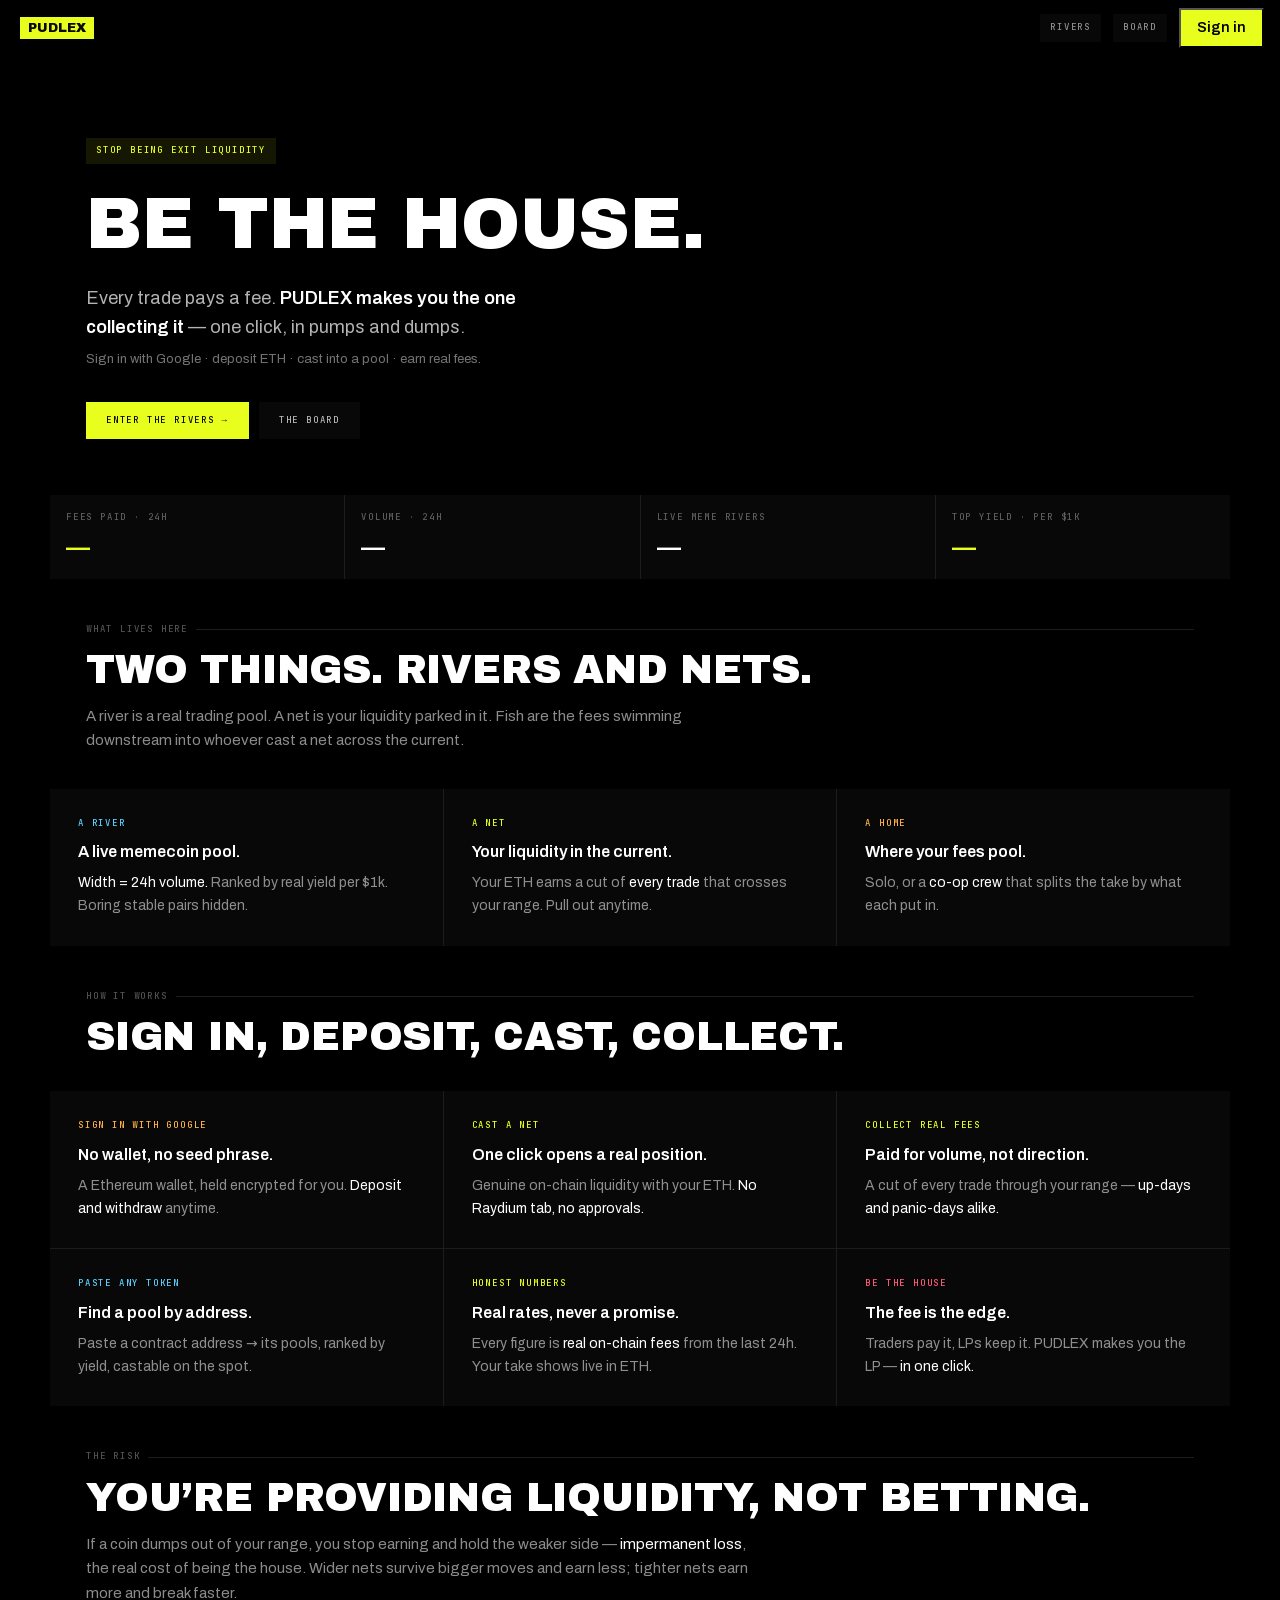
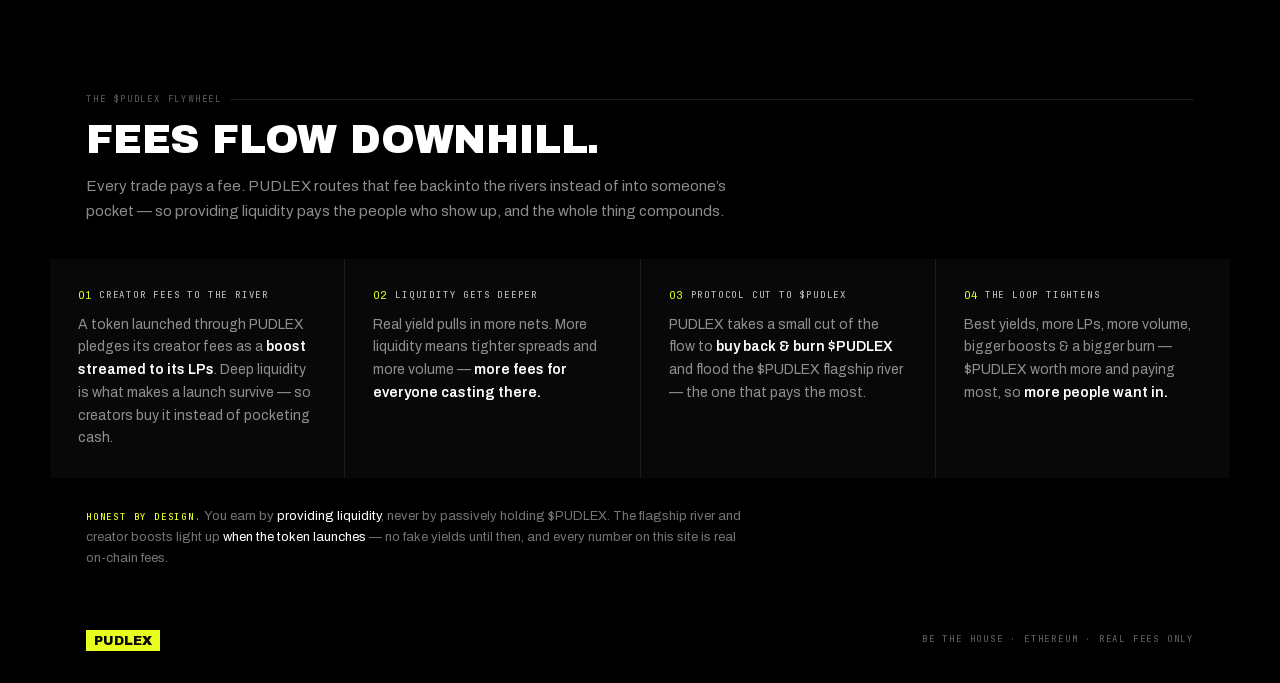
==== index.html @ 9dd3ca4f "init: clone pudl and rebrand to pudlex" ====
<!DOCTYPE html><html lang="en" class="__variable_385830 __variable_93a132 __variable_898c26"><head><meta charSet="utf-8"/><meta name="viewport" content="width=device-width, initial-scale=1"/><link rel="preload" href="/assets/static/media/1a4aa50920b5315c-s.p.woff2" as="font" crossorigin="" type="font/woff2"/><link rel="preload" href="/assets/static/media/558ca1a6aa3cb55e-s.p.woff2" as="font" crossorigin="" type="font/woff2"/><link rel="preload" href="/assets/static/media/982ceffe7b733b3b-s.p.woff2" as="font" crossorigin="" type="font/woff2"/><link rel="stylesheet" href="/assets/static/css/627334b8e54f6586.css" crossorigin="" data-precedence="next"/><link rel="preload" as="script" fetchPriority="low" href="/assets/static/chunks/webpack-fb1dd754b20d0b60.js" crossorigin=""/><script src="/assets/static/chunks/fd9d1056-9602952dcebc05e1.js" async="" crossorigin=""></script><script src="/assets/static/chunks/938-850f3031fa46179f.js" async="" crossorigin=""></script><script src="/assets/static/chunks/main-app-39285e99ff42f25f.js" async="" crossorigin=""></script><script src="/assets/static/chunks/569-a1d5a1772470de24.js" async=""></script><script src="/assets/static/chunks/204-f08cbc5531b054f8.js" async=""></script><script src="/assets/static/chunks/app/page-447b85c9a13e359a.js" async=""></script><script src="/assets/static/chunks/app/layout-d813e65243a22c86.js" async=""></script><meta name="theme-color" content="#000000"/><title>PUDLEX — Be the house</title><meta name="description" content="Every trade on Ethereum pays a fee, and somebody collects it. PUDLEX maps the rivers of memecoin volume live so you can cast liquidity where they flood — and be the one collecting."/><meta property="og:title" content="PUDLEX — Be the house"/><meta property="og:description" content="Stop being exit liquidity. Cast nets where the volume floods and collect the fees."/><meta property="og:type" content="website"/><meta name="twitter:card" content="summary"/><meta name="twitter:title" content="PUDLEX — Be the house"/><meta name="twitter:description" content="Every trade on Ethereum pays a fee, and somebody collects it. PUDLEX maps the rivers of memecoin volume live so you can cast liquidity where they flood — and be the one collecting."/><link rel="icon" href="/icon.svg?8e9d4cee1e11420c" type="image/svg+xml" sizes="any"/><meta name="next-size-adjust"/><script src="/assets/static/chunks/polyfills-c67a75d1b6f99dc8.js" crossorigin="" noModule=""></script></head><body class="font-sans"><div class="min-h-screen text-white"><nav class="border-b border-dash bg-black/90 backdrop-blur-md sticky top-0 z-30"><div class="max-w-[1760px] mx-auto pl-3.5 pr-3 md:pl-5 md:pr-4 h-14 flex items-center justify-between"><a class="flex items-center gap-2.5" href="/"><span class="display text-[13px] leading-none bg-acid text-acidink px-2 pt-[5px] pb-1">PUDLEX</span></a><div class="flex items-center gap-2.5 md:gap-3"><a class="eyebrow border px-2.5 py-[7px] transition-colors text-white/55 border-hair bg-surface hover:text-acid hover:border-acid/35" href="/rivers">Rivers</a><a class="eyebrow border px-2.5 py-[7px] transition-colors text-white/55 border-hair bg-surface hover:text-acid hover:border-acid/35" href="/board">Board</a><div class="w-24 h-9 bg-white/5 animate-pulse"></div></div></div></nav><div class="mx-auto max-w-[1180px] border-x border-dash"><section class="relative overflow-hidden"><canvas class="absolute inset-0 w-full h-full opacity-40" aria-hidden="true"></canvas><div class="absolute inset-0" style="background:linear-gradient(180deg,#000 6%,rgba(0,0,0,.5) 45%,#000 98%)"></div><div class="relative px-5 md:px-9 pt-14 md:pt-20 pb-14"><span class="eyebrow inline-block text-acid border border-acid/35 bg-acid/[0.09] px-2.5 py-1.5">Stop being exit liquidity</span><h1 class="display text-white text-5xl md:text-7xl mt-6 max-w-3xl">Be the house.</h1><p class="mt-6 max-w-lg text-white/70 text-lg leading-relaxed">Every trade pays a fee. <span class="text-white font-semibold">PUDLEX makes you the one collecting it</span> — one click, in pumps and dumps.</p><p class="mt-2 max-w-lg text-white/45 text-[13px]">Sign in with Google · deposit ETH · cast into a pool · earn real fees.</p><div class="mt-8 flex flex-wrap items-center gap-2.5"><a class="bg-acid text-acidink eyebrow px-5 py-3 hover:bg-acidhover transition-colors" href="/rivers">Enter the rivers →</a><a class="border border-hair bg-surface text-white/70 eyebrow px-5 py-3 hover:text-acid hover:border-acid/35 transition-colors" href="/board">The board</a></div></div></section><section class="border-t border-dash"><div class="grid grid-cols-2 md:grid-cols-4 gap-px bg-line border-t border-line"><div class="bg-surface px-4 py-4"><div class="eyebrow text-white/35 mb-1.5">Fees paid · 24h</div><div class="text-xl md:text-2xl font-bold mono tnum text-acid">—</div></div><div class="bg-surface px-4 py-4"><div class="eyebrow text-white/35 mb-1.5">Volume · 24h</div><div class="text-xl md:text-2xl font-bold mono tnum text-white">—</div></div><div class="bg-surface px-4 py-4"><div class="eyebrow text-white/35 mb-1.5">Live meme rivers</div><div class="text-xl md:text-2xl font-bold mono tnum text-white">—</div></div><div class="bg-surface px-4 py-4"><div class="eyebrow text-white/35 mb-1.5">Top yield · per $1k</div><div class="text-xl md:text-2xl font-bold mono tnum text-acid">—</div></div></div></section><section class="border-t border-dash"><div class="px-5 md:px-9 pt-11"><div class="esub mb-4">What lives here</div><h2 class="display text-3xl md:text-[40px]">Two things. Rivers and nets.</h2><p class="mt-4 max-w-2xl text-white/55 text-[15px] leading-relaxed">A river is a real trading pool. A net is your liquidity parked in it. Fish are the fees swimming downstream into whoever cast a net across the current.</p></div><div class="mt-9 grid grid-cols-1 md:grid-cols-3 gap-px bg-line border-t border-line"><div class="bg-surface p-7"><div class="eyebrow text-interneuron mb-2.5">A river</div><div class="[&amp;&gt;b]:block [&amp;&gt;b]:text-[16px] [&amp;&gt;b]:font-bold [&amp;&gt;b]:mb-2 [&amp;&gt;p]:text-white/55 [&amp;&gt;p]:text-[14px] [&amp;&gt;p]:leading-relaxed"><b>A live memecoin pool.</b><p><span class="text-white">Width = 24h volume.</span> Ranked by real yield per $1k. Boring stable pairs hidden.</p></div></div><div class="bg-surface p-7"><div class="eyebrow text-acid mb-2.5">A net</div><div class="[&amp;&gt;b]:block [&amp;&gt;b]:text-[16px] [&amp;&gt;b]:font-bold [&amp;&gt;b]:mb-2 [&amp;&gt;p]:text-white/55 [&amp;&gt;p]:text-[14px] [&amp;&gt;p]:leading-relaxed"><b>Your liquidity in the current.</b><p>Your ETH earns a cut of <span class="text-white">every trade</span> that crosses your range. Pull out anytime.</p></div></div><div class="bg-surface p-7"><div class="eyebrow text-sensory mb-2.5">A home</div><div class="[&amp;&gt;b]:block [&amp;&gt;b]:text-[16px] [&amp;&gt;b]:font-bold [&amp;&gt;b]:mb-2 [&amp;&gt;p]:text-white/55 [&amp;&gt;p]:text-[14px] [&amp;&gt;p]:leading-relaxed"><b>Where your fees pool.</b><p>Solo, or a <span class="text-white">co-op crew</span> that splits the take by what each put in.</p></div></div></div></section><section class="border-t border-dash"><div class="px-5 md:px-9 pt-11"><div class="esub mb-4">How it works</div><h2 class="display text-3xl md:text-[40px]">Sign in, deposit, cast, collect.</h2></div><div class="mt-9 grid grid-cols-1 md:grid-cols-2 lg:grid-cols-3 gap-px bg-line border-t border-line"><div class="bg-surface p-7"><div class="eyebrow text-sensory mb-2.5">Sign in with Google</div><div class="[&amp;&gt;b]:block [&amp;&gt;b]:text-[16px] [&amp;&gt;b]:font-bold [&amp;&gt;b]:mb-2 [&amp;&gt;p]:text-white/55 [&amp;&gt;p]:text-[14px] [&amp;&gt;p]:leading-relaxed"><b>No wallet, no seed phrase.</b><p>A Ethereum wallet, held encrypted for you. <span class="text-white">Deposit and withdraw</span> anytime.</p></div></div><div class="bg-surface p-7"><div class="eyebrow text-acid mb-2.5">Cast a net</div><div class="[&amp;&gt;b]:block [&amp;&gt;b]:text-[16px] [&amp;&gt;b]:font-bold [&amp;&gt;b]:mb-2 [&amp;&gt;p]:text-white/55 [&amp;&gt;p]:text-[14px] [&amp;&gt;p]:leading-relaxed"><b>One click opens a real position.</b><p>Genuine on-chain liquidity with your ETH. <span class="text-white">No Raydium tab, no approvals.</span></p></div></div><div class="bg-surface p-7"><div class="eyebrow text-acid mb-2.5">Collect real fees</div><div class="[&amp;&gt;b]:block [&amp;&gt;b]:text-[16px] [&amp;&gt;b]:font-bold [&amp;&gt;b]:mb-2 [&amp;&gt;p]:text-white/55 [&amp;&gt;p]:text-[14px] [&amp;&gt;p]:leading-relaxed"><b>Paid for volume, not direction.</b><p>A cut of every trade through your range — <span class="text-white">up-days and panic-days alike.</span></p></div></div><div class="bg-surface p-7"><div class="eyebrow text-interneuron mb-2.5">Paste any token</div><div class="[&amp;&gt;b]:block [&amp;&gt;b]:text-[16px] [&amp;&gt;b]:font-bold [&amp;&gt;b]:mb-2 [&amp;&gt;p]:text-white/55 [&amp;&gt;p]:text-[14px] [&amp;&gt;p]:leading-relaxed"><b>Find a pool by address.</b><p>Paste a contract address → its pools, ranked by yield, castable on the spot.</p></div></div><div class="bg-surface p-7"><div class="eyebrow text-acid mb-2.5">Honest numbers</div><div class="[&amp;&gt;b]:block [&amp;&gt;b]:text-[16px] [&amp;&gt;b]:font-bold [&amp;&gt;b]:mb-2 [&amp;&gt;p]:text-white/55 [&amp;&gt;p]:text-[14px] [&amp;&gt;p]:leading-relaxed"><b>Real rates, never a promise.</b><p>Every figure is <span class="text-white">real on-chain fees</span> from the last 24h. Your take shows live in ETH.</p></div></div><div class="bg-surface p-7"><div class="eyebrow text-motor mb-2.5">Be the house</div><div class="[&amp;&gt;b]:block [&amp;&gt;b]:text-[16px] [&amp;&gt;b]:font-bold [&amp;&gt;b]:mb-2 [&amp;&gt;p]:text-white/55 [&amp;&gt;p]:text-[14px] [&amp;&gt;p]:leading-relaxed"><b>The fee is the edge.</b><p>Traders pay it, LPs keep it. PUDLEX makes you the LP — <span class="text-white">in one click.</span></p></div></div></div></section><section class="border-t border-dash"><div class="px-5 md:px-9 py-11"><div class="esub mb-4">The risk</div><h2 class="display text-3xl md:text-[40px]">You’re providing liquidity, not betting.</h2><p class="mt-4 max-w-2xl text-white/55 text-[15px] leading-relaxed">If a coin dumps out of your range, you stop earning and hold the weaker side —<!-- --> <span class="text-white">impermanent loss</span>, the real cost of being the house. Wider nets survive bigger moves and earn less; tighter nets earn more and break faster.</p></div></section><section class="border-t border-dash"><div class="px-5 md:px-9 pt-11"><div class="esub mb-4">The $PUDLEX flywheel</div><h2 class="display text-3xl md:text-[40px]">Fees flow downhill.</h2><p class="mt-4 max-w-2xl text-white/55 text-[15px] leading-relaxed">Every trade pays a fee. PUDLEX routes that fee back into the rivers instead of into someone’s pocket — so providing liquidity pays the people who show up, and the whole thing compounds.</p></div><div class="mt-9 grid grid-cols-1 md:grid-cols-2 lg:grid-cols-4 gap-px bg-line border-t border-line"><div class="bg-surface p-7"><div class="flex items-center gap-2 mb-2.5"><span class="mono text-[11px] text-acid tnum">01</span><span class="eyebrow text-white/70">Creator fees to the river</span></div><p class="text-white/55 text-[14px] leading-relaxed [&amp;&gt;b]:text-white [&amp;&gt;b]:font-semibold">A token launched through PUDLEX pledges its creator fees as a <b>boost streamed to its LPs</b>. Deep liquidity is what makes a launch survive — so creators buy it instead of pocketing cash.</p></div><div class="bg-surface p-7"><div class="flex items-center gap-2 mb-2.5"><span class="mono text-[11px] text-acid tnum">02</span><span class="eyebrow text-white/70">Liquidity gets deeper</span></div><p class="text-white/55 text-[14px] leading-relaxed [&amp;&gt;b]:text-white [&amp;&gt;b]:font-semibold">Real yield pulls in more nets. More liquidity means tighter spreads and more volume —<b> more fees for everyone casting there.</b></p></div><div class="bg-surface p-7"><div class="flex items-center gap-2 mb-2.5"><span class="mono text-[11px] text-acid tnum">03</span><span class="eyebrow text-white/70">Protocol cut to $PUDLEX</span></div><p class="text-white/55 text-[14px] leading-relaxed [&amp;&gt;b]:text-white [&amp;&gt;b]:font-semibold">PUDLEX takes a small cut of the flow to <b>buy back &amp; burn $PUDLEX</b> and flood the $PUDLEX flagship river — the one that pays the most.</p></div><div class="bg-surface p-7"><div class="flex items-center gap-2 mb-2.5"><span class="mono text-[11px] text-acid tnum">04</span><span class="eyebrow text-white/70">The loop tightens</span></div><p class="text-white/55 text-[14px] leading-relaxed [&amp;&gt;b]:text-white [&amp;&gt;b]:font-semibold">Best yields, more LPs, more volume, bigger boosts &amp; a bigger burn — $PUDLEX worth more and paying most, so <b>more people want in.</b></p></div></div><div class="px-5 md:px-9 py-7 border-t border-line"><p class="max-w-2xl text-white/45 text-[13px] leading-relaxed"><span class="text-acid eyebrow">Honest by design.</span> <!-- -->You earn by <span class="text-white">providing liquidity</span>, never by passively holding $PUDLEX. The flagship river and creator boosts light up <span class="text-white">when the token launches</span> — no fake yields until then, and every number on this site is real on-chain fees.</p></div></section><footer class="border-t border-dash px-5 md:px-9 py-8 flex flex-wrap items-center justify-between gap-4"><span class="display text-[13px] bg-acid text-acidink px-2 pt-[5px] pb-1">PUDLEX</span><span class="eyebrow text-white/35">Be the house · Ethereum · real fees only</span></footer></div></div><script src="/assets/static/chunks/webpack-fb1dd754b20d0b60.js" crossorigin="" async=""></script><script>(self.__next_f=self.__next_f||[]).push([0]);self.__next_f.push([2,null])</script><script>self.__next_f.push([1,"1:HL[\"/assets/static/media/1a4aa50920b5315c-s.p.woff2\",\"font\",{\"crossOrigin\":\"\",\"type\":\"font/woff2\"}]\n2:HL[\"/assets/static/media/558ca1a6aa3cb55e-s.p.woff2\",\"font\",{\"crossOrigin\":\"\",\"type\":\"font/woff2\"}]\n3:HL[\"/assets/static/media/982ceffe7b733b3b-s.p.woff2\",\"font\",{\"crossOrigin\":\"\",\"type\":\"font/woff2\"}]\n4:HL[\"/assets/static/css/627334b8e54f6586.css\",\"style\",{\"crossOrigin\":\"\"}]\n0:\"$L5\"\n"])</script><script>self.__next_f.push([1,"6:I[7690,[],\"\"]\n8:I[7831,[],\"\"]\n9:I[4404,[\"569\",\"static/chunks/569-a1d5a1772470de24.js\",\"204\",\"static/chunks/204-f08cbc5531b054f8.js\",\"931\",\"static/chunks/app/page-447b85c9a13e359a.js\"],\"\"]\na:I[797,[\"185\",\"static/chunks/app/layout-d813e65243a22c86.js\"],\"Providers\"]\nb:I[5613,[],\"\"]\nc:I[1778,[],\"\"]\ne:I[8955,[],\"\"]\n"])</script><script>self.__next_f.push([1,"5:[[[\"$\",\"link\",\"0\",{\"rel\":\"stylesheet\",\"href\":\"/assets/static/css/627334b8e54f6586.css\",\"precedence\":\"next\",\"crossOrigin\":\"\"}]],[\"$\",\"$L6\",null,{\"buildId\":\"7Tp47NVAmPUcI1o3EGN26\",\"assetPrefix\":\"\",\"initialCanonicalUrl\":\"/\",\"initialTree\":[\"\",{\"children\":[\"__PAGE__\",{}]},\"$undefined\",\"$undefined\",true],\"initialSeedData\":[\"\",{\"children\":[\"__PAGE__\",{},[\"$L7\",[\"$\",\"$L8\",null,{\"propsForComponent\":{\"params\":{}},\"Component\":\"$9\",\"isStaticGeneration\":true}],null]]},[null,[\"$\",\"html\",null,{\"lang\":\"en\",\"className\":\"__variable_385830 __variable_93a132 __variable_898c26\",\"children\":[\"$\",\"body\",null,{\"className\":\"font-sans\",\"children\":[\"$\",\"$La\",null,{\"children\":[\"$\",\"$Lb\",null,{\"parallelRouterKey\":\"children\",\"segmentPath\":[\"children\"],\"loading\":\"$undefined\",\"loadingStyles\":\"$undefined\",\"loadingScripts\":\"$undefined\",\"hasLoading\":false,\"error\":\"$undefined\",\"errorStyles\":\"$undefined\",\"errorScripts\":\"$undefined\",\"template\":[\"$\",\"$Lc\",null,{}],\"templateStyles\":\"$undefined\",\"templateScripts\":\"$undefined\",\"notFound\":[[\"$\",\"title\",null,{\"children\":\"404: This page could not be found.\"}],[\"$\",\"div\",null,{\"style\":{\"fontFamily\":\"system-ui,\\\"Segoe UI\\\",Roboto,Helvetica,Arial,sans-serif,\\\"Apple Color Emoji\\\",\\\"Segoe UI Emoji\\\"\",\"height\":\"100vh\",\"textAlign\":\"center\",\"display\":\"flex\",\"flexDirection\":\"column\",\"alignItems\":\"center\",\"justifyContent\":\"center\"},\"children\":[\"$\",\"div\",null,{\"children\":[[\"$\",\"style\",null,{\"dangerouslySetInnerHTML\":{\"__html\":\"body{color:#000;background:#fff;margin:0}.next-error-h1{border-right:1px ethid rgba(0,0,0,.3)}@media (prefers-color-scheme:dark){body{color:#fff;background:#000}.next-error-h1{border-right:1px ethid rgba(255,255,255,.3)}}\"}}],[\"$\",\"h1\",null,{\"className\":\"next-error-h1\",\"style\":{\"display\":\"inline-block\",\"margin\":\"0 20px 0 0\",\"padding\":\"0 23px 0 0\",\"fontSize\":24,\"fontWeight\":500,\"verticalAlign\":\"top\",\"lineHeight\":\"49px\"},\"children\":\"404\"}],[\"$\",\"div\",null,{\"style\":{\"display\":\"inline-block\"},\"children\":[\"$\",\"h2\",null,{\"style\":{\"fontSize\":14,\"fontWeight\":400,\"lineHeight\":\"49px\",\"margin\":0},\"children\":\"This page could not be found.\"}]}]]}]}]],\"notFoundStyles\":[],\"styles\":null}]}]}]}],null]],\"initialHead\":[false,\"$Ld\"],\"globalErrorComponent\":\"$e\"}]]\n"])</script><script>self.__next_f.push([1,"d:[[\"$\",\"meta\",\"0\",{\"name\":\"viewport\",\"content\":\"width=device-width, initial-scale=1\"}],[\"$\",\"meta\",\"1\",{\"name\":\"theme-color\",\"content\":\"#000000\"}],[\"$\",\"meta\",\"2\",{\"charSet\":\"utf-8\"}],[\"$\",\"title\",\"3\",{\"children\":\"PUDLEX — Be the house\"}],[\"$\",\"meta\",\"4\",{\"name\":\"description\",\"content\":\"Every trade on Ethereum pays a fee, and somebody collects it. PUDLEX maps the rivers of memecoin volume live so you can cast liquidity where they flood — and be the one collecting.\"}],[\"$\",\"meta\",\"5\",{\"property\":\"og:title\",\"content\":\"PUDLEX — Be the house\"}],[\"$\",\"meta\",\"6\",{\"property\":\"og:description\",\"content\":\"Stop being exit liquidity. Cast nets where the volume floods and collect the fees.\"}],[\"$\",\"meta\",\"7\",{\"property\":\"og:type\",\"content\":\"website\"}],[\"$\",\"meta\",\"8\",{\"name\":\"twitter:card\",\"content\":\"summary\"}],[\"$\",\"meta\",\"9\",{\"name\":\"twitter:title\",\"content\":\"PUDLEX — Be the house\"}],[\"$\",\"meta\",\"10\",{\"name\":\"twitter:description\",\"content\":\"Every trade on Ethereum pays a fee, and somebody collects it. PUDLEX maps the rivers of memecoin volume live so you can cast liquidity where they flood — and be the one collecting.\"}],[\"$\",\"link\",\"11\",{\"rel\":\"icon\",\"href\":\"/icon.svg?8e9d4cee1e11420c\",\"type\":\"image/svg+xml\",\"sizes\":\"any\"}],[\"$\",\"meta\",\"12\",{\"name\":\"next-size-adjust\"}]]\n"])</script><script>self.__next_f.push([1,"7:null\n"])</script><script>self.__next_f.push([1,""])</script></body></html>
---- assets/static/css/627334b8e54f6586.css ----
@font-face{font-family:__Archivo_385830;font-style:normal;font-weight:400;font-stretch:100%;font-display:swap;src:url(/assets/static/media/b06b356f834173cc-s.woff2) format("woff2");unicode-range:U+0102-0103,U+0110-0111,U+0128-0129,U+0168-0169,U+01a0-01a1,U+01af-01b0,U+0300-0301,U+0303-0304,U+0308-0309,U+0323,U+0329,U+1ea0-1ef9,U+20ab}@font-face{font-family:__Archivo_385830;font-style:normal;font-weight:400;font-stretch:100%;font-display:swap;src:url(/assets/static/media/23d669af23d19c95-s.woff2) format("woff2");unicode-range:U+0100-02ba,U+02bd-02c5,U+02c7-02cc,U+02ce-02d7,U+02dd-02ff,U+0304,U+0308,U+0329,U+1d00-1dbf,U+1e00-1e9f,U+1ef2-1eff,U+2020,U+20a0-20ab,U+20ad-20c0,U+2113,U+2c60-2c7f,U+a720-a7ff}@font-face{font-family:__Archivo_385830;font-style:normal;font-weight:400;font-stretch:100%;font-display:swap;src:url(/assets/static/media/1a4aa50920b5315c-s.p.woff2) format("woff2");unicode-range:U+00??,U+0131,U+0152-0153,U+02bb-02bc,U+02c6,U+02da,U+02dc,U+0304,U+0308,U+0329,U+2000-206f,U+20ac,U+2122,U+2191,U+2193,U+2212,U+2215,U+feff,U+fffd}@font-face{font-family:__Archivo_385830;font-style:normal;font-weight:500;font-stretch:100%;font-display:swap;src:url(/assets/static/media/b06b356f834173cc-s.woff2) format("woff2");unicode-range:U+0102-0103,U+0110-0111,U+0128-0129,U+0168-0169,U+01a0-01a1,U+01af-01b0,U+0300-0301,U+0303-0304,U+0308-0309,U+0323,U+0329,U+1ea0-1ef9,U+20ab}@font-face{font-family:__Archivo_385830;font-style:normal;font-weight:500;font-stretch:100%;font-display:swap;src:url(/assets/static/media/23d669af23d19c95-s.woff2) format("woff2");unicode-range:U+0100-02ba,U+02bd-02c5,U+02c7-02cc,U+02ce-02d7,U+02dd-02ff,U+0304,U+0308,U+0329,U+1d00-1dbf,U+1e00-1e9f,U+1ef2-1eff,U+2020,U+20a0-20ab,U+20ad-20c0,U+2113,U+2c60-2c7f,U+a720-a7ff}@font-face{font-family:__Archivo_385830;font-style:normal;font-weight:500;font-stretch:100%;font-display:swap;src:url(/assets/static/media/1a4aa50920b5315c-s.p.woff2) format("woff2");unicode-range:U+00??,U+0131,U+0152-0153,U+02bb-02bc,U+02c6,U+02da,U+02dc,U+0304,U+0308,U+0329,U+2000-206f,U+20ac,U+2122,U+2191,U+2193,U+2212,U+2215,U+feff,U+fffd}@font-face{font-family:__Archivo_385830;font-style:normal;font-weight:600;font-stretch:100%;font-display:swap;src:url(/assets/static/media/b06b356f834173cc-s.woff2) format("woff2");unicode-range:U+0102-0103,U+0110-0111,U+0128-0129,U+0168-0169,U+01a0-01a1,U+01af-01b0,U+0300-0301,U+0303-0304,U+0308-0309,U+0323,U+0329,U+1ea0-1ef9,U+20ab}@font-face{font-family:__Archivo_385830;font-style:normal;font-weight:600;font-stretch:100%;font-display:swap;src:url(/assets/static/media/23d669af23d19c95-s.woff2) format("woff2");unicode-range:U+0100-02ba,U+02bd-02c5,U+02c7-02cc,U+02ce-02d7,U+02dd-02ff,U+0304,U+0308,U+0329,U+1d00-1dbf,U+1e00-1e9f,U+1ef2-1eff,U+2020,U+20a0-20ab,U+20ad-20c0,U+2113,U+2c60-2c7f,U+a720-a7ff}@font-face{font-family:__Archivo_385830;font-style:normal;font-weight:600;font-stretch:100%;font-display:swap;src:url(/assets/static/media/1a4aa50920b5315c-s.p.woff2) format("woff2");unicode-range:U+00??,U+0131,U+0152-0153,U+02bb-02bc,U+02c6,U+02da,U+02dc,U+0304,U+0308,U+0329,U+2000-206f,U+20ac,U+2122,U+2191,U+2193,U+2212,U+2215,U+feff,U+fffd}@font-face{font-family:__Archivo_Fallback_385830;src:local("Arial");ascent-override:89.50%;descent-override:21.41%;line-gap-override:0.00%;size-adjust:98.10%}.__className_385830{font-family:__Archivo_385830,__Archivo_Fallback_385830;font-style:normal}.__variable_385830{--font-sans:"__Archivo_385830","__Archivo_Fallback_385830"}@font-face{font-family:__Archivo_Black_93a132;font-style:normal;font-weight:400;font-display:swap;src:url(/assets/static/media/b8bfb68ab9ab617c-s.woff2) format("woff2");unicode-range:U+0100-02ba,U+02bd-02c5,U+02c7-02cc,U+02ce-02d7,U+02dd-02ff,U+0304,U+0308,U+0329,U+1d00-1dbf,U+1e00-1e9f,U+1ef2-1eff,U+2020,U+20a0-20ab,U+20ad-20c0,U+2113,U+2c60-2c7f,U+a720-a7ff}@font-face{font-family:__Archivo_Black_93a132;font-style:normal;font-weight:400;font-display:swap;src:url(/assets/static/media/982ceffe7b733b3b-s.p.woff2) format("woff2");unicode-range:U+00??,U+0131,U+0152-0153,U+02bb-02bc,U+02c6,U+02da,U+02dc,U+0304,U+0308,U+0329,U+2000-206f,U+20ac,U+2122,U+2191,U+2193,U+2212,U+2215,U+feff,U+fffd}@font-face{font-family:__Archivo_Black_Fallback_93a132;src:local("Arial");ascent-override:70.34%;descent-override:16.82%;line-gap-override:0.00%;size-adjust:124.83%}.__className_93a132{font-family:__Archivo_Black_93a132,__Archivo_Black_Fallback_93a132;font-weight:400;font-style:normal}.__variable_93a132{--font-display:"__Archivo_Black_93a132","__Archivo_Black_Fallback_93a132"}@font-face{font-family:__JetBrains_Mono_898c26;font-style:normal;font-weight:400;font-display:swap;src:url(/assets/static/media/edc640959b0c7826-s.woff2) format("woff2");unicode-range:U+0460-052f,U+1c80-1c8a,U+20b4,U+2de0-2dff,U+a640-a69f,U+fe2e-fe2f}@font-face{font-family:__JetBrains_Mono_898c26;font-style:normal;font-weight:400;font-display:swap;src:url(/assets/static/media/ac0e76ddaeeb7981-s.woff2) format("woff2");unicode-range:U+0301,U+0400-045f,U+0490-0491,U+04b0-04b1,U+2116}@font-face{font-family:__JetBrains_Mono_898c26;font-style:normal;font-weight:400;font-display:swap;src:url(/assets/static/media/64d784ea54a4acde-s.woff2) format("woff2");unicode-range:U+0370-0377,U+037a-037f,U+0384-038a,U+038c,U+038e-03a1,U+03a3-03ff}@font-face{font-family:__JetBrains_Mono_898c26;font-style:normal;font-weight:400;font-display:swap;src:url(/assets/static/media/ff71da380fbe67dd-s.woff2) format("woff2");unicode-range:U+0102-0103,U+0110-0111,U+0128-0129,U+0168-0169,U+01a0-01a1,U+01af-01b0,U+0300-0301,U+0303-0304,U+0308-0309,U+0323,U+0329,U+1ea0-1ef9,U+20ab}@font-face{font-family:__JetBrains_Mono_898c26;font-style:normal;font-weight:400;font-display:swap;src:url(/assets/static/media/6d831b18ae5b01dc-s.woff2) format("woff2");unicode-range:U+0100-02ba,U+02bd-02c5,U+02c7-02cc,U+02ce-02d7,U+02dd-02ff,U+0304,U+0308,U+0329,U+1d00-1dbf,U+1e00-1e9f,U+1ef2-1eff,U+2020,U+20a0-20ab,U+20ad-20c0,U+2113,U+2c60-2c7f,U+a720-a7ff}@font-face{font-family:__JetBrains_Mono_898c26;font-style:normal;font-weight:400;font-display:swap;src:url(/assets/static/media/558ca1a6aa3cb55e-s.p.woff2) format("woff2");unicode-range:U+00??,U+0131,U+0152-0153,U+02bb-02bc,U+02c6,U+02da,U+02dc,U+0304,U+0308,U+0329,U+2000-206f,U+20ac,U+2122,U+2191,U+2193,U+2212,U+2215,U+feff,U+fffd}@font-face{font-family:__JetBrains_Mono_898c26;font-style:normal;font-weight:500;font-display:swap;src:url(/assets/static/media/edc640959b0c7826-s.woff2) format("woff2");unicode-range:U+0460-052f,U+1c80-1c8a,U+20b4,U+2de0-2dff,U+a640-a69f,U+fe2e-fe2f}@font-face{font-family:__JetBrains_Mono_898c26;font-style:normal;font-weight:500;font-display:swap;src:url(/assets/static/media/ac0e76ddaeeb7981-s.woff2) format("woff2");unicode-range:U+0301,U+0400-045f,U+0490-0491,U+04b0-04b1,U+2116}@font-face{font-family:__JetBrains_Mono_898c26;font-style:normal;font-weight:500;font-display:swap;src:url(/assets/static/media/64d784ea54a4acde-s.woff2) format("woff2");unicode-range:U+0370-0377,U+037a-037f,U+0384-038a,U+038c,U+038e-03a1,U+03a3-03ff}@font-face{font-family:__JetBrains_Mono_898c26;font-style:normal;font-weight:500;font-display:swap;src:url(/assets/static/media/ff71da380fbe67dd-s.woff2) format("woff2");unicode-range:U+0102-0103,U+0110-0111,U+0128-0129,U+0168-0169,U+01a0-01a1,U+01af-01b0,U+0300-0301,U+0303-0304,U+0308-0309,U+0323,U+0329,U+1ea0-1ef9,U+20ab}@font-face{font-family:__JetBrains_Mono_898c26;font-style:normal;font-weight:500;font-display:swap;src:url(/assets/static/media/6d831b18ae5b01dc-s.woff2) format("woff2");unicode-range:U+0100-02ba,U+02bd-02c5,U+02c7-02cc,U+02ce-02d7,U+02dd-02ff,U+0304,U+0308,U+0329,U+1d00-1dbf,U+1e00-1e9f,U+1ef2-1eff,U+2020,U+20a0-20ab,U+20ad-20c0,U+2113,U+2c60-2c7f,U+a720-a7ff}@font-face{font-family:__JetBrains_Mono_898c26;font-style:normal;font-weight:500;font-display:swap;src:url(/assets/static/media/558ca1a6aa3cb55e-s.p.woff2) format("woff2");unicode-range:U+00??,U+0131,U+0152-0153,U+02bb-02bc,U+02c6,U+02da,U+02dc,U+0304,U+0308,U+0329,U+2000-206f,U+20ac,U+2122,U+2191,U+2193,U+2212,U+2215,U+feff,U+fffd}@font-face{font-family:__JetBrains_Mono_898c26;font-style:normal;font-weight:700;font-display:swap;src:url(/assets/static/media/edc640959b0c7826-s.woff2) format("woff2");unicode-range:U+0460-052f,U+1c80-1c8a,U+20b4,U+2de0-2dff,U+a640-a69f,U+fe2e-fe2f}@font-face{font-family:__JetBrains_Mono_898c26;font-style:normal;font-weight:700;font-display:swap;src:url(/assets/static/media/ac0e76ddaeeb7981-s.woff2) format("woff2");unicode-range:U+0301,U+0400-045f,U+0490-0491,U+04b0-04b1,U+2116}@font-face{font-family:__JetBrains_Mono_898c26;font-style:normal;font-weight:700;font-display:swap;src:url(/assets/static/media/64d784ea54a4acde-s.woff2) format("woff2");unicode-range:U+0370-0377,U+037a-037f,U+0384-038a,U+038c,U+038e-03a1,U+03a3-03ff}@font-face{font-family:__JetBrains_Mono_898c26;font-style:normal;font-weight:700;font-display:swap;src:url(/assets/static/media/ff71da380fbe67dd-s.woff2) format("woff2");unicode-range:U+0102-0103,U+0110-0111,U+0128-0129,U+0168-0169,U+01a0-01a1,U+01af-01b0,U+0300-0301,U+0303-0304,U+0308-0309,U+0323,U+0329,U+1ea0-1ef9,U+20ab}@font-face{font-family:__JetBrains_Mono_898c26;font-style:normal;font-weight:700;font-display:swap;src:url(/assets/static/media/6d831b18ae5b01dc-s.woff2) format("woff2");unicode-range:U+0100-02ba,U+02bd-02c5,U+02c7-02cc,U+02ce-02d7,U+02dd-02ff,U+0304,U+0308,U+0329,U+1d00-1dbf,U+1e00-1e9f,U+1ef2-1eff,U+2020,U+20a0-20ab,U+20ad-20c0,U+2113,U+2c60-2c7f,U+a720-a7ff}@font-face{font-family:__JetBrains_Mono_898c26;font-style:normal;font-weight:700;font-display:swap;src:url(/assets/static/media/558ca1a6aa3cb55e-s.p.woff2) format("woff2");unicode-range:U+00??,U+0131,U+0152-0153,U+02bb-02bc,U+02c6,U+02da,U+02dc,U+0304,U+0308,U+0329,U+2000-206f,U+20ac,U+2122,U+2191,U+2193,U+2212,U+2215,U+feff,U+fffd}@font-face{font-family:__JetBrains_Mono_Fallback_898c26;src:local("Arial");ascent-override:75.04%;descent-override:22.07%;line-gap-override:0.00%;size-adjust:135.93%}.__className_898c26{font-family:__JetBrains_Mono_898c26,__JetBrains_Mono_Fallback_898c26;font-style:normal}.__variable_898c26{--font-mono:"__JetBrains_Mono_898c26","__JetBrains_Mono_Fallback_898c26"}*,:after,:before{--tw-border-spacing-x:0;--tw-border-spacing-y:0;--tw-translate-x:0;--tw-translate-y:0;--tw-rotate:0;--tw-skew-x:0;--tw-skew-y:0;--tw-scale-x:1;--tw-scale-y:1;--tw-pan-x: ;--tw-pan-y: ;--tw-pinch-zoom: ;--tw-scroll-snap-strictness:proximity;--tw-gradient-from-position: ;--tw-gradient-via-position: ;--tw-gradient-to-position: ;--tw-ordinal: ;--tw-slashed-zero: ;--tw-numeric-figure: ;--tw-numeric-spacing: ;--tw-numeric-fraction: ;--tw-ring-inset: ;--tw-ring-offset-width:0px;--tw-ring-offset-color:#fff;--tw-ring-color:rgba(59,130,246,.5);--tw-ring-offset-shadow:0 0 #0000;--tw-ring-shadow:0 0 #0000;--tw-shadow:0 0 #0000;--tw-shadow-colored:0 0 #0000;--tw-blur: ;--tw-brightness: ;--tw-contrast: ;--tw-grayscale: ;--tw-hue-rotate: ;--tw-invert: ;--tw-saturate: ;--tw-sepia: ;--tw-drop-shadow: ;--tw-backdrop-blur: ;--tw-backdrop-brightness: ;--tw-backdrop-contrast: ;--tw-backdrop-grayscale: ;--tw-backdrop-hue-rotate: ;--tw-backdrop-invert: ;--tw-backdrop-opacity: ;--tw-backdrop-saturate: ;--tw-backdrop-sepia: ;--tw-contain-size: ;--tw-contain-layout: ;--tw-contain-paint: ;--tw-contain-style: }::backdrop{--tw-border-spacing-x:0;--tw-border-spacing-y:0;--tw-translate-x:0;--tw-translate-y:0;--tw-rotate:0;--tw-skew-x:0;--tw-skew-y:0;--tw-scale-x:1;--tw-scale-y:1;--tw-pan-x: ;--tw-pan-y: ;--tw-pinch-zoom: ;--tw-scroll-snap-strictness:proximity;--tw-gradient-from-position: ;--tw-gradient-via-position: ;--tw-gradient-to-position: ;--tw-ordinal: ;--tw-slashed-zero: ;--tw-numeric-figure: ;--tw-numeric-spacing: ;--tw-numeric-fraction: ;--tw-ring-inset: ;--tw-ring-offset-width:0px;--tw-ring-offset-color:#fff;--tw-ring-color:rgba(59,130,246,.5);--tw-ring-offset-shadow:0 0 #0000;--tw-ring-shadow:0 0 #0000;--tw-shadow:0 0 #0000;--tw-shadow-colored:0 0 #0000;--tw-blur: ;--tw-brightness: ;--tw-contrast: ;--tw-grayscale: ;--tw-hue-rotate: ;--tw-invert: ;--tw-saturate: ;--tw-sepia: ;--tw-drop-shadow: ;--tw-backdrop-blur: ;--tw-backdrop-brightness: ;--tw-backdrop-contrast: ;--tw-backdrop-grayscale: ;--tw-backdrop-hue-rotate: ;--tw-backdrop-invert: ;--tw-backdrop-opacity: ;--tw-backdrop-saturate: ;--tw-backdrop-sepia: ;--tw-contain-size: ;--tw-contain-layout: ;--tw-contain-paint: ;--tw-contain-style: }/*
! tailwindcss v3.4.18 | MIT License | https://tailwindcss.com
*/*,:after,:before{box-sizing:border-box;border:0 ethid #e5e7eb}:after,:before{--tw-content:""}:host,html{line-height:1.5;-webkit-text-size-adjust:100%;-moz-tab-size:4;-o-tab-size:4;tab-size:4;font-family:var(--font-sans),system-ui,sans-serif;font-feature-settings:normal;font-variation-settings:normal;-webkit-tap-highlight-color:transparent}body{margin:0;line-height:inherit}hr{height:0;color:inherit;border-top-width:1px}abbr:where([title]){-webkit-text-decoration:underline dotted;text-decoration:underline dotted}h1,h2,h3,h4,h5,h6{font-size:inherit;font-weight:inherit}a{color:inherit;text-decoration:inherit}b,strong{font-weight:bolder}code,kbd,pre,samp{font-family:var(--font-mono),ui-monospace,monospace;font-feature-settings:normal;font-variation-settings:normal;font-size:1em}small{font-size:80%}sub,sup{font-size:75%;line-height:0;position:relative;vertical-align:baseline}sub{bottom:-.25em}sup{top:-.5em}table{text-indent:0;border-color:inherit;border-collapse:collapse}button,input,optgroup,select,textarea{font-family:inherit;font-feature-settings:inherit;font-variation-settings:inherit;font-size:100%;font-weight:inherit;line-height:inherit;letter-spacing:inherit;color:inherit;margin:0;padding:0}button,select{text-transform:none}button,input:where([type=button]),input:where([type=reset]),input:where([type=submit]){-webkit-appearance:button;background-color:transparent;background-image:none}:-moz-focusring{outline:auto}:-moz-ui-invalid{box-shadow:none}progress{vertical-align:baseline}::-webkit-inner-spin-button,::-webkit-outer-spin-button{height:auto}[type=search]{-webkit-appearance:textfield;outline-offset:-2px}::-webkit-search-decoration{-webkit-appearance:none}::-webkit-file-upload-button{-webkit-appearance:button;font:inherit}summary{display:list-item}blockquote,dd,dl,figure,h1,h2,h3,h4,h5,h6,hr,p,pre{margin:0}fieldset{margin:0}fieldset,legend{padding:0}menu,ol,ul{list-style:none;margin:0;padding:0}dialog{padding:0}textarea{resize:vertical}input::-moz-placeholder,textarea::-moz-placeholder{opacity:1;color:#9ca3af}input::placeholder,textarea::placeholder{opacity:1;color:#9ca3af}[role=button],button{cursor:pointer}:disabled{cursor:default}audio,canvas,embed,iframe,img,object,svg,video{display:block;vertical-align:middle}img,video{max-width:100%;height:auto}[hidden]:where(:not([hidden=until-found])){display:none}html{background:#000}body{--tw-bg-opacity:1;background-color:rgb(0 0 0/var(--tw-bg-opacity,1));--tw-text-opacity:1;color:rgb(255 255 255/var(--tw-text-opacity,1));-webkit-font-smoothing:antialiased;-moz-osx-font-smoothing:grayscale}:focus-visible{outline:2px ethid #e8ff1e;outline-offset:1px}.display{font-family:var(--font-display),Impact,sans-serif;letter-spacing:-.005em;line-height:.96}.display,.eyebrow{text-transform:uppercase}.eyebrow{font-family:var(--font-mono),monospace;font-size:9px;letter-spacing:.2em;font-weight:500}.container{width:100%}@media (min-width:640px){.container{max-width:640px}}@media (min-width:768px){.container{max-width:768px}}@media (min-width:1024px){.container{max-width:1024px}}@media (min-width:1280px){.container{max-width:1280px}}@media (min-width:1536px){.container{max-width:1536px}}.pointer-events-none{pointer-events:none}.pointer-events-auto{pointer-events:auto}.fixed{position:fixed}.absolute{position:absolute}.relative{position:relative}.sticky{position:sticky}.inset-0{inset:0}.bottom-4{bottom:1rem}.left-0{left:0}.left-1\/2{left:50%}.left-4{left:1rem}.right-0{right:0}.right-4{right:1rem}.top-0{top:0}.top-3{top:.75rem}.top-4{top:1rem}.top-full{top:100%}.z-10{z-index:10}.z-20{z-index:20}.z-30{z-index:30}.z-40{z-index:40}.z-50{z-index:50}.z-\[6\]{z-index:6}.col-span-3{grid-column:span 3/span 3}.mx-auto{margin-left:auto;margin-right:auto}.my-2\.5{margin-top:.625rem;margin-bottom:.625rem}.mb-0\.5{margin-bottom:.125rem}.mb-1{margin-bottom:.25rem}.mb-1\.5{margin-bottom:.375rem}.mb-2{margin-bottom:.5rem}.mb-2\.5{margin-bottom:.625rem}.mb-3{margin-bottom:.75rem}.mb-4{margin-bottom:1rem}.mb-5{margin-bottom:1.25rem}.mb-6{margin-bottom:1.5rem}.mb-8{margin-bottom:2rem}.mr-1{margin-right:.25rem}.mt-0\.5{margin-top:.125rem}.mt-1{margin-top:.25rem}.mt-1\.5{margin-top:.375rem}.mt-2{margin-top:.5rem}.mt-2\.5{margin-top:.625rem}.mt-3{margin-top:.75rem}.mt-4{margin-top:1rem}.mt-6{margin-top:1.5rem}.mt-8{margin-top:2rem}.mt-9{margin-top:2.25rem}.inline-block{display:inline-block}.flex{display:flex}.grid{display:grid}.hidden{display:none}.h-1\.5{height:.375rem}.h-14{height:3.5rem}.h-2\.5{height:.625rem}.h-3\.5{height:.875rem}.h-4{height:1rem}.h-5{height:1.25rem}.h-6{height:1.5rem}.h-8{height:2rem}.h-9{height:2.25rem}.h-full{height:100%}.h-screen{height:100vh}.max-h-\[34vh\]{max-height:34vh}.max-h-\[52vh\]{max-height:52vh}.max-h-\[64vh\]{max-height:64vh}.min-h-screen{min-height:100vh}.w-1\.5{width:.375rem}.w-2\.5{width:.625rem}.w-24{width:6rem}.w-3\.5{width:.875rem}.w-4{width:1rem}.w-5{width:1.25rem}.w-6{width:1.5rem}.w-72{width:18rem}.w-8{width:2rem}.w-9{width:2.25rem}.w-\[260px\]{width:260px}.w-\[300px\]{width:300px}.w-full{width:100%}.min-w-0{min-width:0}.max-w-2xl{max-width:42rem}.max-w-3xl{max-width:48rem}.max-w-\[1180px\]{max-width:1180px}.max-w-\[1760px\]{max-width:1760px}.max-w-\[230px\]{max-width:230px}.max-w-\[70vw\]{max-width:70vw}.max-w-lg{max-width:32rem}.flex-1{flex:1 1 0%}.shrink-0{flex-shrink:0}.-translate-x-1\/2{--tw-translate-x:-50%}.-translate-x-1\/2,.-translate-y-4{transform:translate(var(--tw-translate-x),var(--tw-translate-y)) rotate(var(--tw-rotate)) skewX(var(--tw-skew-x)) skewY(var(--tw-skew-y)) scaleX(var(--tw-scale-x)) scaleY(var(--tw-scale-y))}.-translate-y-4{--tw-translate-y:-1rem}@keyframes pulse{50%{opacity:.5}}.animate-pulse{animation:pulse 2s cubic-bezier(.4,0,.6,1) infinite}@keyframes rise{0%{opacity:0;transform:translateY(8px)}to{opacity:1;transform:translateY(0)}}.animate-rise{animation:rise .5s ease-out both}@keyframes shimmer{0%,to{opacity:1}50%{opacity:.5}}.animate-shimmer{animation:shimmer 2s ease-in-out infinite}.cursor-grab{cursor:grab}.select-none{-webkit-user-select:none;-moz-user-select:none;user-select:none}.resize{resize:both}.grid-cols-1{grid-template-columns:repeat(1,minmax(0,1fr))}.grid-cols-2{grid-template-columns:repeat(2,minmax(0,1fr))}.grid-cols-3{grid-template-columns:repeat(3,minmax(0,1fr))}.flex-col{flex-direction:column}.flex-wrap{flex-wrap:wrap}.items-end{align-items:flex-end}.items-center{align-items:center}.items-baseline{align-items:baseline}.justify-center{justify-content:center}.justify-between{justify-content:space-between}.gap-1\.5{gap:.375rem}.gap-2{gap:.5rem}.gap-2\.5{gap:.625rem}.gap-3{gap:.75rem}.gap-4{gap:1rem}.gap-px{gap:1px}.-space-x-1\.5>:not([hidden])~:not([hidden]){--tw-space-x-reverse:0;margin-right:calc(-.375rem * var(--tw-space-x-reverse));margin-left:calc(-.375rem * calc(1 - var(--tw-space-x-reverse)))}.space-y-0\.5>:not([hidden])~:not([hidden]){--tw-space-y-reverse:0;margin-top:calc(.125rem * calc(1 - var(--tw-space-y-reverse)));margin-bottom:calc(.125rem * var(--tw-space-y-reverse))}.space-y-1>:not([hidden])~:not([hidden]){--tw-space-y-reverse:0;margin-top:calc(.25rem * calc(1 - var(--tw-space-y-reverse)));margin-bottom:calc(.25rem * var(--tw-space-y-reverse))}.space-y-1\.5>:not([hidden])~:not([hidden]){--tw-space-y-reverse:0;margin-top:calc(.375rem * calc(1 - var(--tw-space-y-reverse)));margin-bottom:calc(.375rem * var(--tw-space-y-reverse))}.space-y-2>:not([hidden])~:not([hidden]){--tw-space-y-reverse:0;margin-top:calc(.5rem * calc(1 - var(--tw-space-y-reverse)));margin-bottom:calc(.5rem * var(--tw-space-y-reverse))}.space-y-3>:not([hidden])~:not([hidden]){--tw-space-y-reverse:0;margin-top:calc(.75rem * calc(1 - var(--tw-space-y-reverse)));margin-bottom:calc(.75rem * var(--tw-space-y-reverse))}.divide-x>:not([hidden])~:not([hidden]){--tw-divide-x-reverse:0;border-right-width:calc(1px * var(--tw-divide-x-reverse));border-left-width:calc(1px * calc(1 - var(--tw-divide-x-reverse)))}.divide-hair>:not([hidden])~:not([hidden]){--tw-divide-opacity:1;border-color:rgb(28 28 28/var(--tw-divide-opacity,1))}.overflow-hidden{overflow:hidden}.overflow-y-auto{overflow-y:auto}.truncate{overflow:hidden;text-overflow:ellipsis}.truncate,.whitespace-nowrap{white-space:nowrap}.break-words{overflow-wrap:break-word}.break-all{word-break:break-all}.rounded-full{border-radius:9999px}.rounded-lg,.rounded-xl{border-radius:2px}.rounded-t-3xl{border-top-left-radius:2px;border-top-right-radius:2px}.border{border-width:1px}.border-x{border-left-width:1px;border-right-width:1px}.border-b{border-bottom-width:1px}.border-l{border-left-width:1px}.border-t{border-top-width:1px}.border-acid{--tw-border-opacity:1;border-color:rgb(232 255 30/var(--tw-border-opacity,1))}.border-acid\/30{border-color:rgba(232,255,30,.3)}.border-acid\/35{border-color:rgba(232,255,30,.35)}.border-acid\/40{border-color:rgba(232,255,30,.4)}.border-black{--tw-border-opacity:1;border-color:rgb(0 0 0/var(--tw-border-opacity,1))}.border-danger\/20{border-color:rgba(255,90,122,.2)}.border-danger\/25{border-color:rgba(255,90,122,.25)}.border-danger\/30{border-color:rgba(255,90,122,.3)}.border-dash{border-color:hsla(0,0%,100%,.13)}.border-flood\/40{border-color:rgba(90,209,255,.4)}.border-hair,.border-line{--tw-border-opacity:1;border-color:rgb(28 28 28/var(--tw-border-opacity,1))}.border-white\/10{border-color:hsla(0,0%,100%,.1)}.border-white\/15{border-color:hsla(0,0%,100%,.15)}.border-white\/25{border-color:hsla(0,0%,100%,.25)}.border-white\/5{border-color:hsla(0,0%,100%,.05)}.bg-abyss\/80{background-color:rgba(0,0,0,.8)}.bg-acid{--tw-bg-opacity:1;background-color:rgb(232 255 30/var(--tw-bg-opacity,1))}.bg-acid\/10{background-color:rgba(232,255,30,.1)}.bg-acid\/\[0\.06\]{background-color:rgba(232,255,30,.06)}.bg-acid\/\[0\.08\]{background-color:rgba(232,255,30,.08)}.bg-acid\/\[0\.09\]{background-color:rgba(232,255,30,.09)}.bg-acid\/\[0\.1\]{background-color:rgba(232,255,30,.1)}.bg-black\/40{background-color:rgba(0,0,0,.4)}.bg-black\/70{background-color:rgba(0,0,0,.7)}.bg-black\/80{background-color:rgba(0,0,0,.8)}.bg-black\/85{background-color:rgba(0,0,0,.85)}.bg-black\/90{background-color:rgba(0,0,0,.9)}.bg-danger\/5{background-color:rgba(255,90,122,.05)}.bg-danger\/\[0\.06\]{background-color:rgba(255,90,122,.06)}.bg-deep{--tw-bg-opacity:1;background-color:rgb(8 8 8/var(--tw-bg-opacity,1))}.bg-deep\/50{background-color:rgba(8,8,8,.5)}.bg-deep\/70{background-color:rgba(8,8,8,.7)}.bg-flood\/30{background-color:rgba(90,209,255,.3)}.bg-line{--tw-bg-opacity:1;background-color:rgb(28 28 28/var(--tw-bg-opacity,1))}.bg-pudlex-gray-800{--tw-bg-opacity:1;background-color:rgb(20 20 20/var(--tw-bg-opacity,1))}.bg-sunk{--tw-bg-opacity:1;background-color:rgb(14 14 14/var(--tw-bg-opacity,1))}.bg-surface{--tw-bg-opacity:1;background-color:rgb(8 8 8/var(--tw-bg-opacity,1))}.bg-surface\/90{background-color:rgba(8,8,8,.9)}.bg-surface\/95{background-color:rgba(8,8,8,.95)}.bg-transparent{background-color:transparent}.bg-white\/10{background-color:hsla(0,0%,100%,.1)}.bg-white\/5{background-color:hsla(0,0%,100%,.05)}.bg-white\/\[0\.04\]{background-color:hsla(0,0%,100%,.04)}.object-cover{-o-object-fit:cover;object-fit:cover}.p-0{padding:0}.p-1\.5{padding:.375rem}.p-2{padding:.5rem}.p-3{padding:.75rem}.p-4{padding:1rem}.p-6{padding:1.5rem}.p-7{padding:1.75rem}.px-1{padding-left:.25rem;padding-right:.25rem}.px-1\.5{padding-left:.375rem;padding-right:.375rem}.px-2{padding-left:.5rem;padding-right:.5rem}.px-2\.5{padding-left:.625rem;padding-right:.625rem}.px-3{padding-left:.75rem;padding-right:.75rem}.px-4{padding-left:1rem;padding-right:1rem}.px-5{padding-left:1.25rem;padding-right:1.25rem}.px-6{padding-left:1.5rem;padding-right:1.5rem}.py-1{padding-top:.25rem;padding-bottom:.25rem}.py-1\.5{padding-top:.375rem;padding-bottom:.375rem}.py-10{padding-top:2.5rem;padding-bottom:2.5rem}.py-11{padding-top:2.75rem;padding-bottom:2.75rem}.py-2{padding-top:.5rem;padding-bottom:.5rem}.py-2\.5{padding-top:.625rem;padding-bottom:.625rem}.py-20{padding-top:5rem;padding-bottom:5rem}.py-3{padding-top:.75rem;padding-bottom:.75rem}.py-3\.5{padding-top:.875rem;padding-bottom:.875rem}.py-4{padding-top:1rem;padding-bottom:1rem}.py-6{padding-top:1.5rem;padding-bottom:1.5rem}.py-7{padding-top:1.75rem;padding-bottom:1.75rem}.py-8{padding-top:2rem;padding-bottom:2rem}.py-\[7px\]{padding-top:7px;padding-bottom:7px}.pb-1{padding-bottom:.25rem}.pb-14{padding-bottom:3.5rem}.pl-2\.5{padding-left:.625rem}.pl-3\.5{padding-left:.875rem}.pr-1{padding-right:.25rem}.pr-3{padding-right:.75rem}.pt-1\.5{padding-top:.375rem}.pt-11{padding-top:2.75rem}.pt-14{padding-top:3.5rem}.pt-3{padding-top:.75rem}.pt-\[5px\]{padding-top:5px}.text-left{text-align:left}.text-center{text-align:center}.text-right{text-align:right}.font-display{font-family:var(--font-display),Impact,sans-serif}.font-mono{font-family:var(--font-mono),ui-monospace,monospace}.font-sans{font-family:var(--font-sans),system-ui,sans-serif}.text-2xl{font-size:1.5rem;line-height:2rem}.text-3xl{font-size:1.875rem;line-height:2.25rem}.text-4xl{font-size:2.25rem;line-height:2.5rem}.text-5xl{font-size:3rem;line-height:1}.text-\[10\.5px\]{font-size:10.5px}.text-\[10px\]{font-size:10px}.text-\[11px\]{font-size:11px}.text-\[12px\]{font-size:12px}.text-\[13px\]{font-size:13px}.text-\[14px\]{font-size:14px}.text-\[15px\]{font-size:15px}.text-\[7px\]{font-size:7px}.text-\[8\.5px\]{font-size:8.5px}.text-\[9px\]{font-size:9px}.text-lg{font-size:1.125rem;line-height:1.75rem}.text-sm{font-size:.875rem;line-height:1.25rem}.text-xl{font-size:1.25rem;line-height:1.75rem}.text-xs{font-size:.75rem;line-height:1rem}.font-bold{font-weight:700}.font-normal{font-weight:400}.font-semibold{font-weight:600}.uppercase{text-transform:uppercase}.leading-none{line-height:1}.leading-relaxed{line-height:1.625}.tracking-\[0\.25em\]{letter-spacing:.25em}.tracking-tight{letter-spacing:-.025em}.tracking-wide{letter-spacing:.025em}.tracking-wider{letter-spacing:.05em}.tracking-widest{letter-spacing:.1em}.text-acid{--tw-text-opacity:1;color:rgb(232 255 30/var(--tw-text-opacity,1))}.text-acidink{--tw-text-opacity:1;color:rgb(10 10 0/var(--tw-text-opacity,1))}.text-black{--tw-text-opacity:1;color:rgb(0 0 0/var(--tw-text-opacity,1))}.text-danger{--tw-text-opacity:1;color:rgb(255 90 122/var(--tw-text-opacity,1))}.text-danger\/80{color:rgba(255,90,122,.8)}.text-danger\/90{color:rgba(255,90,122,.9)}.text-flood{--tw-text-opacity:1;color:rgb(90 209 255/var(--tw-text-opacity,1))}.text-gold{--tw-text-opacity:1;color:rgb(255 179 71/var(--tw-text-opacity,1))}.text-gray-400{--tw-text-opacity:1;color:rgb(156 163 175/var(--tw-text-opacity,1))}.text-gray-500{--tw-text-opacity:1;color:rgb(107 114 128/var(--tw-text-opacity,1))}.text-gray-600{--tw-text-opacity:1;color:rgb(75 85 99/var(--tw-text-opacity,1))}.text-interneuron{--tw-text-opacity:1;color:rgb(90 209 255/var(--tw-text-opacity,1))}.text-motor{--tw-text-opacity:1;color:rgb(255 90 122/var(--tw-text-opacity,1))}.text-sensory{--tw-text-opacity:1;color:rgb(255 179 71/var(--tw-text-opacity,1))}.text-white{--tw-text-opacity:1;color:rgb(255 255 255/var(--tw-text-opacity,1))}.text-white\/30{color:hsla(0,0%,100%,.3)}.text-white\/35{color:hsla(0,0%,100%,.35)}.text-white\/40{color:hsla(0,0%,100%,.4)}.text-white\/45{color:hsla(0,0%,100%,.45)}.text-white\/50{color:hsla(0,0%,100%,.5)}.text-white\/55{color:hsla(0,0%,100%,.55)}.text-white\/60{color:hsla(0,0%,100%,.6)}.text-white\/70{color:hsla(0,0%,100%,.7)}.opacity-40{opacity:.4}.opacity-\[0\.04\]{opacity:.04}.mix-blend-soft-light{mix-blend-mode:soft-light}.shadow-2xl{--tw-shadow:0 25px 50px -12px rgba(0,0,0,.25);--tw-shadow-colored:0 25px 50px -12px var(--tw-shadow-color);box-shadow:var(--tw-ring-offset-shadow,0 0 #0000),var(--tw-ring-shadow,0 0 #0000),var(--tw-shadow)}.outline-none{outline:2px ethid transparent;outline-offset:2px}.blur{--tw-blur:blur(8px)}.blur,.filter{filter:var(--tw-blur) var(--tw-brightness) var(--tw-contrast) var(--tw-grayscale) var(--tw-hue-rotate) var(--tw-invert) var(--tw-saturate) var(--tw-sepia) var(--tw-drop-shadow)}.backdrop-blur{--tw-backdrop-blur:blur(8px)}.backdrop-blur,.backdrop-blur-md{backdrop-filter:var(--tw-backdrop-blur) var(--tw-backdrop-brightness) var(--tw-backdrop-contrast) var(--tw-backdrop-grayscale) var(--tw-backdrop-hue-rotate) var(--tw-backdrop-invert) var(--tw-backdrop-opacity) var(--tw-backdrop-saturate) var(--tw-backdrop-sepia)}.backdrop-blur-md{--tw-backdrop-blur:blur(12px)}.backdrop-blur-sm{--tw-backdrop-blur:blur(4px);backdrop-filter:var(--tw-backdrop-blur) var(--tw-backdrop-brightness) var(--tw-backdrop-contrast) var(--tw-backdrop-grayscale) var(--tw-backdrop-hue-rotate) var(--tw-backdrop-invert) var(--tw-backdrop-opacity) var(--tw-backdrop-saturate) var(--tw-backdrop-sepia)}.transition-colors{transition-property:color,background-color,border-color,text-decoration-color,fill,stroke;transition-timing-function:cubic-bezier(.4,0,.2,1);transition-duration:.15s}.rule{border-top:1px dashed hsla(0,0%,100%,.13)}.tnum{font-variant-numeric:tabular-nums}.esub{display:flex;align-items:center;gap:8px;font-family:var(--font-mono),monospace;font-size:9px;letter-spacing:.2em;text-transform:uppercase;font-weight:500;color:hsla(0,0%,100%,.32)}.esub:after{content:"";flex:1;height:1px;background:#1c1c1c}::-webkit-scrollbar{width:7px;height:7px}::-webkit-scrollbar-track{background:transparent}::-webkit-scrollbar-thumb{background:hsla(0,0%,100%,.14)}::-webkit-scrollbar-thumb:hover{background:rgba(232,255,30,.34)}::-moz-selection{background:#e8ff1e;color:#0a0a00}::selection{background:#e8ff1e;color:#0a0a00}input[type=number]::-webkit-inner-spin-button,input[type=number]::-webkit-outer-spin-button{-webkit-appearance:none;margin:0}input[type=number]{-moz-appearance:textfield}.placeholder\:text-white\/25::-moz-placeholder{color:hsla(0,0%,100%,.25)}.placeholder\:text-white\/25::placeholder{color:hsla(0,0%,100%,.25)}.last\:border-0:last-child{border-width:0}.hover\:border-acid\/35:hover{border-color:rgba(232,255,30,.35)}.hover\:border-acid\/40:hover{border-color:rgba(232,255,30,.4)}.hover\:border-white\/20:hover{border-color:hsla(0,0%,100%,.2)}.hover\:border-white\/25:hover{border-color:hsla(0,0%,100%,.25)}.hover\:border-white\/30:hover{border-color:hsla(0,0%,100%,.3)}.hover\:bg-acid\/\[0\.08\]:hover{background-color:rgba(232,255,30,.08)}.hover\:bg-acid\/\[0\.14\]:hover{background-color:rgba(232,255,30,.14)}.hover\:bg-acidhover:hover{--tw-bg-opacity:1;background-color:rgb(242 255 92/var(--tw-bg-opacity,1))}.hover\:bg-danger\/10:hover{background-color:rgba(255,90,122,.1)}.hover\:bg-white\/\[0\.03\]:hover{background-color:hsla(0,0%,100%,.03)}.hover\:bg-white\/\[0\.04\]:hover{background-color:hsla(0,0%,100%,.04)}.hover\:bg-white\/\[0\.05\]:hover{background-color:hsla(0,0%,100%,.05)}.hover\:text-acid:hover{--tw-text-opacity:1;color:rgb(232 255 30/var(--tw-text-opacity,1))}.hover\:text-danger:hover{--tw-text-opacity:1;color:rgb(255 90 122/var(--tw-text-opacity,1))}.hover\:text-white:hover{--tw-text-opacity:1;color:rgb(255 255 255/var(--tw-text-opacity,1))}.active\:cursor-grabbing:active{cursor:grabbing}.disabled\:opacity-40:disabled{opacity:.4}.disabled\:opacity-50:disabled{opacity:.5}.disabled\:opacity-60:disabled{opacity:.6}@media (min-width:640px){.sm\:block{display:block}}@media (min-width:768px){.md\:bottom-5{bottom:1.25rem}.md\:left-5{left:1.25rem}.md\:right-5{right:1.25rem}.md\:top-4{top:1rem}.md\:top-5{top:1.25rem}.md\:max-w-md{max-width:28rem}.md\:grid-cols-2{grid-template-columns:repeat(2,minmax(0,1fr))}.md\:grid-cols-3{grid-template-columns:repeat(3,minmax(0,1fr))}.md\:grid-cols-4{grid-template-columns:repeat(4,minmax(0,1fr))}.md\:items-center{align-items:center}.md\:gap-3{gap:.75rem}.md\:rounded-3xl{border-radius:2px}.md\:p-4{padding:1rem}.md\:px-6{padding-left:1.5rem;padding-right:1.5rem}.md\:px-9{padding-left:2.25rem;padding-right:2.25rem}.md\:pl-5{padding-left:1.25rem}.md\:pr-4{padding-right:1rem}.md\:pt-20{padding-top:5rem}.md\:text-2xl{font-size:1.5rem;line-height:2rem}.md\:text-4xl{font-size:2.25rem;line-height:2.5rem}.md\:text-7xl{font-size:4.5rem;line-height:1}.md\:text-\[40px\]{font-size:40px}}@media (min-width:1024px){.lg\:grid-cols-3{grid-template-columns:repeat(3,minmax(0,1fr))}.lg\:grid-cols-4{grid-template-columns:repeat(4,minmax(0,1fr))}}.\[\&\>b\]\:mb-2>b{margin-bottom:.5rem}.\[\&\>b\]\:block>b{display:block}.\[\&\>b\]\:text-\[16px\]>b{font-size:16px}.\[\&\>b\]\:font-bold>b{font-weight:700}.\[\&\>b\]\:font-semibold>b{font-weight:600}.\[\&\>b\]\:text-white>b{--tw-text-opacity:1;color:rgb(255 255 255/var(--tw-text-opacity,1))}.\[\&\>p\]\:text-\[14px\]>p{font-size:14px}.\[\&\>p\]\:leading-relaxed>p{line-height:1.625}.\[\&\>p\]\:text-white\/55>p{color:hsla(0,0%,100%,.55)}
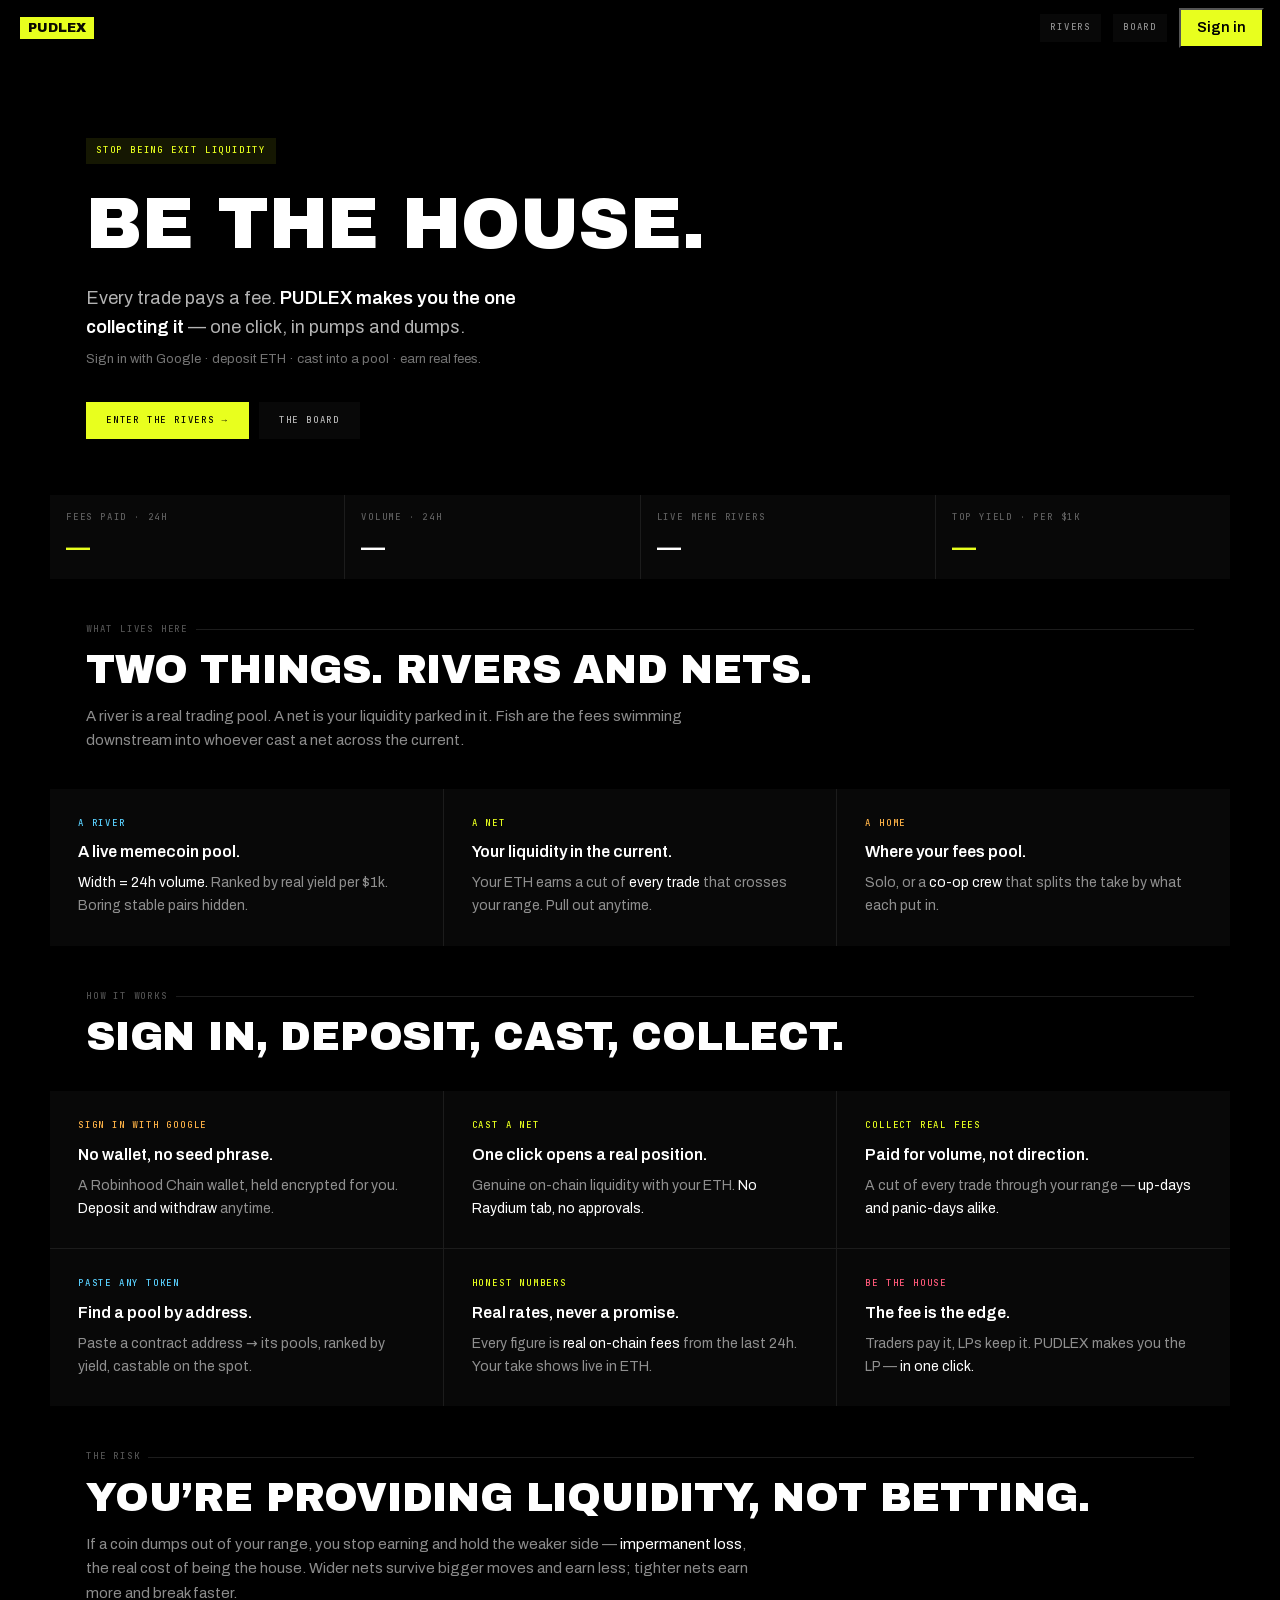
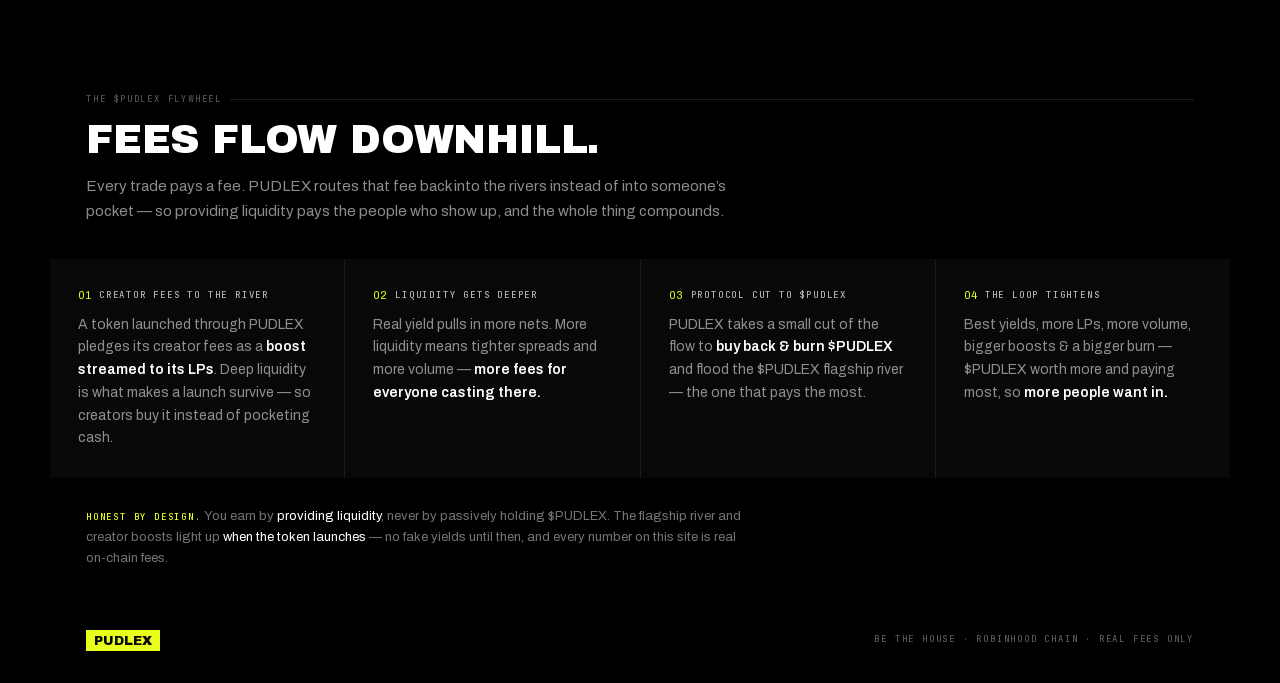
==== commit 788bea8b: "fix: change Ethereum to Robinhood Chain" ====
--- a/index.html
+++ b/index.html
@@ -1 +1,2 @@
-<!DOCTYPE html><html lang="en" class="__variable_385830 __variable_93a132 __variable_898c26"><head><meta charSet="utf-8"/><meta name="viewport" content="width=device-width, initial-scale=1"/><link rel="preload" href="/assets/static/media/1a4aa50920b5315c-s.p.woff2" as="font" crossorigin="" type="font/woff2"/><link rel="preload" href="/assets/static/media/558ca1a6aa3cb55e-s.p.woff2" as="font" crossorigin="" type="font/woff2"/><link rel="preload" href="/assets/static/media/982ceffe7b733b3b-s.p.woff2" as="font" crossorigin="" type="font/woff2"/><link rel="stylesheet" href="/assets/static/css/627334b8e54f6586.css" crossorigin="" data-precedence="next"/><link rel="preload" as="script" fetchPriority="low" href="/assets/static/chunks/webpack-fb1dd754b20d0b60.js" crossorigin=""/><script src="/assets/static/chunks/fd9d1056-9602952dcebc05e1.js" async="" crossorigin=""></script><script src="/assets/static/chunks/938-850f3031fa46179f.js" async="" crossorigin=""></script><script src="/assets/static/chunks/main-app-39285e99ff42f25f.js" async="" crossorigin=""></script><script src="/assets/static/chunks/569-a1d5a1772470de24.js" async=""></script><script src="/assets/static/chunks/204-f08cbc5531b054f8.js" async=""></script><script src="/assets/static/chunks/app/page-447b85c9a13e359a.js" async=""></script><script src="/assets/static/chunks/app/layout-d813e65243a22c86.js" async=""></script><meta name="theme-color" content="#000000"/><title>PUDLEX — Be the house</title><meta name="description" content="Every trade on Ethereum pays a fee, and somebody collects it. PUDLEX maps the rivers of memecoin volume live so you can cast liquidity where they flood — and be the one collecting."/><meta property="og:title" content="PUDLEX — Be the house"/><meta property="og:description" content="Stop being exit liquidity. Cast nets where the volume floods and collect the fees."/><meta property="og:type" content="website"/><meta name="twitter:card" content="summary"/><meta name="twitter:title" content="PUDLEX — Be the house"/><meta name="twitter:description" content="Every trade on Ethereum pays a fee, and somebody collects it. PUDLEX maps the rivers of memecoin volume live so you can cast liquidity where they flood — and be the one collecting."/><link rel="icon" href="/icon.svg?8e9d4cee1e11420c" type="image/svg+xml" sizes="any"/><meta name="next-size-adjust"/><script src="/assets/static/chunks/polyfills-c67a75d1b6f99dc8.js" crossorigin="" noModule=""></script></head><body class="font-sans"><div class="min-h-screen text-white"><nav class="border-b border-dash bg-black/90 backdrop-blur-md sticky top-0 z-30"><div class="max-w-[1760px] mx-auto pl-3.5 pr-3 md:pl-5 md:pr-4 h-14 flex items-center justify-between"><a class="flex items-center gap-2.5" href="/"><span class="display text-[13px] leading-none bg-acid text-acidink px-2 pt-[5px] pb-1">PUDLEX</span></a><div class="flex items-center gap-2.5 md:gap-3"><a class="eyebrow border px-2.5 py-[7px] transition-colors text-white/55 border-hair bg-surface hover:text-acid hover:border-acid/35" href="/rivers">Rivers</a><a class="eyebrow border px-2.5 py-[7px] transition-colors text-white/55 border-hair bg-surface hover:text-acid hover:border-acid/35" href="/board">Board</a><div class="w-24 h-9 bg-white/5 animate-pulse"></div></div></div></nav><div class="mx-auto max-w-[1180px] border-x border-dash"><section class="relative overflow-hidden"><canvas class="absolute inset-0 w-full h-full opacity-40" aria-hidden="true"></canvas><div class="absolute inset-0" style="background:linear-gradient(180deg,#000 6%,rgba(0,0,0,.5) 45%,#000 98%)"></div><div class="relative px-5 md:px-9 pt-14 md:pt-20 pb-14"><span class="eyebrow inline-block text-acid border border-acid/35 bg-acid/[0.09] px-2.5 py-1.5">Stop being exit liquidity</span><h1 class="display text-white text-5xl md:text-7xl mt-6 max-w-3xl">Be the house.</h1><p class="mt-6 max-w-lg text-white/70 text-lg leading-relaxed">Every trade pays a fee. <span class="text-white font-semibold">PUDLEX makes you the one collecting it</span> — one click, in pumps and dumps.</p><p class="mt-2 max-w-lg text-white/45 text-[13px]">Sign in with Google · deposit ETH · cast into a pool · earn real fees.</p><div class="mt-8 flex flex-wrap items-center gap-2.5"><a class="bg-acid text-acidink eyebrow px-5 py-3 hover:bg-acidhover transition-colors" href="/rivers">Enter the rivers →</a><a class="border border-hair bg-surface text-white/70 eyebrow px-5 py-3 hover:text-acid hover:border-acid/35 transition-colors" href="/board">The board</a></div></div></section><section class="border-t border-dash"><div class="grid grid-cols-2 md:grid-cols-4 gap-px bg-line border-t border-line"><div class="bg-surface px-4 py-4"><div class="eyebrow text-white/35 mb-1.5">Fees paid · 24h</div><div class="text-xl md:text-2xl font-bold mono tnum text-acid">—</div></div><div class="bg-surface px-4 py-4"><div class="eyebrow text-white/35 mb-1.5">Volume · 24h</div><div class="text-xl md:text-2xl font-bold mono tnum text-white">—</div></div><div class="bg-surface px-4 py-4"><div class="eyebrow text-white/35 mb-1.5">Live meme rivers</div><div class="text-xl md:text-2xl font-bold mono tnum text-white">—</div></div><div class="bg-surface px-4 py-4"><div class="eyebrow text-white/35 mb-1.5">Top yield · per $1k</div><div class="text-xl md:text-2xl font-bold mono tnum text-acid">—</div></div></div></section><section class="border-t border-dash"><div class="px-5 md:px-9 pt-11"><div class="esub mb-4">What lives here</div><h2 class="display text-3xl md:text-[40px]">Two things. Rivers and nets.</h2><p class="mt-4 max-w-2xl text-white/55 text-[15px] leading-relaxed">A river is a real trading pool. A net is your liquidity parked in it. Fish are the fees swimming downstream into whoever cast a net across the current.</p></div><div class="mt-9 grid grid-cols-1 md:grid-cols-3 gap-px bg-line border-t border-line"><div class="bg-surface p-7"><div class="eyebrow text-interneuron mb-2.5">A river</div><div class="[&amp;&gt;b]:block [&amp;&gt;b]:text-[16px] [&amp;&gt;b]:font-bold [&amp;&gt;b]:mb-2 [&amp;&gt;p]:text-white/55 [&amp;&gt;p]:text-[14px] [&amp;&gt;p]:leading-relaxed"><b>A live memecoin pool.</b><p><span class="text-white">Width = 24h volume.</span> Ranked by real yield per $1k. Boring stable pairs hidden.</p></div></div><div class="bg-surface p-7"><div class="eyebrow text-acid mb-2.5">A net</div><div class="[&amp;&gt;b]:block [&amp;&gt;b]:text-[16px] [&amp;&gt;b]:font-bold [&amp;&gt;b]:mb-2 [&amp;&gt;p]:text-white/55 [&amp;&gt;p]:text-[14px] [&amp;&gt;p]:leading-relaxed"><b>Your liquidity in the current.</b><p>Your ETH earns a cut of <span class="text-white">every trade</span> that crosses your range. Pull out anytime.</p></div></div><div class="bg-surface p-7"><div class="eyebrow text-sensory mb-2.5">A home</div><div class="[&amp;&gt;b]:block [&amp;&gt;b]:text-[16px] [&amp;&gt;b]:font-bold [&amp;&gt;b]:mb-2 [&amp;&gt;p]:text-white/55 [&amp;&gt;p]:text-[14px] [&amp;&gt;p]:leading-relaxed"><b>Where your fees pool.</b><p>Solo, or a <span class="text-white">co-op crew</span> that splits the take by what each put in.</p></div></div></div></section><section class="border-t border-dash"><div class="px-5 md:px-9 pt-11"><div class="esub mb-4">How it works</div><h2 class="display text-3xl md:text-[40px]">Sign in, deposit, cast, collect.</h2></div><div class="mt-9 grid grid-cols-1 md:grid-cols-2 lg:grid-cols-3 gap-px bg-line border-t border-line"><div class="bg-surface p-7"><div class="eyebrow text-sensory mb-2.5">Sign in with Google</div><div class="[&amp;&gt;b]:block [&amp;&gt;b]:text-[16px] [&amp;&gt;b]:font-bold [&amp;&gt;b]:mb-2 [&amp;&gt;p]:text-white/55 [&amp;&gt;p]:text-[14px] [&amp;&gt;p]:leading-relaxed"><b>No wallet, no seed phrase.</b><p>A Ethereum wallet, held encrypted for you. <span class="text-white">Deposit and withdraw</span> anytime.</p></div></div><div class="bg-surface p-7"><div class="eyebrow text-acid mb-2.5">Cast a net</div><div class="[&amp;&gt;b]:block [&amp;&gt;b]:text-[16px] [&amp;&gt;b]:font-bold [&amp;&gt;b]:mb-2 [&amp;&gt;p]:text-white/55 [&amp;&gt;p]:text-[14px] [&amp;&gt;p]:leading-relaxed"><b>One click opens a real position.</b><p>Genuine on-chain liquidity with your ETH. <span class="text-white">No Raydium tab, no approvals.</span></p></div></div><div class="bg-surface p-7"><div class="eyebrow text-acid mb-2.5">Collect real fees</div><div class="[&amp;&gt;b]:block [&amp;&gt;b]:text-[16px] [&amp;&gt;b]:font-bold [&amp;&gt;b]:mb-2 [&amp;&gt;p]:text-white/55 [&amp;&gt;p]:text-[14px] [&amp;&gt;p]:leading-relaxed"><b>Paid for volume, not direction.</b><p>A cut of every trade through your range — <span class="text-white">up-days and panic-days alike.</span></p></div></div><div class="bg-surface p-7"><div class="eyebrow text-interneuron mb-2.5">Paste any token</div><div class="[&amp;&gt;b]:block [&amp;&gt;b]:text-[16px] [&amp;&gt;b]:font-bold [&amp;&gt;b]:mb-2 [&amp;&gt;p]:text-white/55 [&amp;&gt;p]:text-[14px] [&amp;&gt;p]:leading-relaxed"><b>Find a pool by address.</b><p>Paste a contract address → its pools, ranked by yield, castable on the spot.</p></div></div><div class="bg-surface p-7"><div class="eyebrow text-acid mb-2.5">Honest numbers</div><div class="[&amp;&gt;b]:block [&amp;&gt;b]:text-[16px] [&amp;&gt;b]:font-bold [&amp;&gt;b]:mb-2 [&amp;&gt;p]:text-white/55 [&amp;&gt;p]:text-[14px] [&amp;&gt;p]:leading-relaxed"><b>Real rates, never a promise.</b><p>Every figure is <span class="text-white">real on-chain fees</span> from the last 24h. Your take shows live in ETH.</p></div></div><div class="bg-surface p-7"><div class="eyebrow text-motor mb-2.5">Be the house</div><div class="[&amp;&gt;b]:block [&amp;&gt;b]:text-[16px] [&amp;&gt;b]:font-bold [&amp;&gt;b]:mb-2 [&amp;&gt;p]:text-white/55 [&amp;&gt;p]:text-[14px] [&amp;&gt;p]:leading-relaxed"><b>The fee is the edge.</b><p>Traders pay it, LPs keep it. PUDLEX makes you the LP — <span class="text-white">in one click.</span></p></div></div></div></section><section class="border-t border-dash"><div class="px-5 md:px-9 py-11"><div class="esub mb-4">The risk</div><h2 class="display text-3xl md:text-[40px]">You’re providing liquidity, not betting.</h2><p class="mt-4 max-w-2xl text-white/55 text-[15px] leading-relaxed">If a coin dumps out of your range, you stop earning and hold the weaker side —<!-- --> <span class="text-white">impermanent loss</span>, the real cost of being the house. Wider nets survive bigger moves and earn less; tighter nets earn more and break faster.</p></div></section><section class="border-t border-dash"><div class="px-5 md:px-9 pt-11"><div class="esub mb-4">The $PUDLEX flywheel</div><h2 class="display text-3xl md:text-[40px]">Fees flow downhill.</h2><p class="mt-4 max-w-2xl text-white/55 text-[15px] leading-relaxed">Every trade pays a fee. PUDLEX routes that fee back into the rivers instead of into someone’s pocket — so providing liquidity pays the people who show up, and the whole thing compounds.</p></div><div class="mt-9 grid grid-cols-1 md:grid-cols-2 lg:grid-cols-4 gap-px bg-line border-t border-line"><div class="bg-surface p-7"><div class="flex items-center gap-2 mb-2.5"><span class="mono text-[11px] text-acid tnum">01</span><span class="eyebrow text-white/70">Creator fees to the river</span></div><p class="text-white/55 text-[14px] leading-relaxed [&amp;&gt;b]:text-white [&amp;&gt;b]:font-semibold">A token launched through PUDLEX pledges its creator fees as a <b>boost streamed to its LPs</b>. Deep liquidity is what makes a launch survive — so creators buy it instead of pocketing cash.</p></div><div class="bg-surface p-7"><div class="flex items-center gap-2 mb-2.5"><span class="mono text-[11px] text-acid tnum">02</span><span class="eyebrow text-white/70">Liquidity gets deeper</span></div><p class="text-white/55 text-[14px] leading-relaxed [&amp;&gt;b]:text-white [&amp;&gt;b]:font-semibold">Real yield pulls in more nets. More liquidity means tighter spreads and more volume —<b> more fees for everyone casting there.</b></p></div><div class="bg-surface p-7"><div class="flex items-center gap-2 mb-2.5"><span class="mono text-[11px] text-acid tnum">03</span><span class="eyebrow text-white/70">Protocol cut to $PUDLEX</span></div><p class="text-white/55 text-[14px] leading-relaxed [&amp;&gt;b]:text-white [&amp;&gt;b]:font-semibold">PUDLEX takes a small cut of the flow to <b>buy back &amp; burn $PUDLEX</b> and flood the $PUDLEX flagship river — the one that pays the most.</p></div><div class="bg-surface p-7"><div class="flex items-center gap-2 mb-2.5"><span class="mono text-[11px] text-acid tnum">04</span><span class="eyebrow text-white/70">The loop tightens</span></div><p class="text-white/55 text-[14px] leading-relaxed [&amp;&gt;b]:text-white [&amp;&gt;b]:font-semibold">Best yields, more LPs, more volume, bigger boosts &amp; a bigger burn — $PUDLEX worth more and paying most, so <b>more people want in.</b></p></div></div><div class="px-5 md:px-9 py-7 border-t border-line"><p class="max-w-2xl text-white/45 text-[13px] leading-relaxed"><span class="text-acid eyebrow">Honest by design.</span> <!-- -->You earn by <span class="text-white">providing liquidity</span>, never by passively holding $PUDLEX. The flagship river and creator boosts light up <span class="text-white">when the token launches</span> — no fake yields until then, and every number on this site is real on-chain fees.</p></div></section><footer class="border-t border-dash px-5 md:px-9 py-8 flex flex-wrap items-center justify-between gap-4"><span class="display text-[13px] bg-acid text-acidink px-2 pt-[5px] pb-1">PUDLEX</span><span class="eyebrow text-white/35">Be the house · Ethereum · real fees only</span></footer></div></div><script src="/assets/static/chunks/webpack-fb1dd754b20d0b60.js" crossorigin="" async=""></script><script>(self.__next_f=self.__next_f||[]).push([0]);self.__next_f.push([2,null])</script><script>self.__next_f.push([1,"1:HL[\"/assets/static/media/1a4aa50920b5315c-s.p.woff2\",\"font\",{\"crossOrigin\":\"\",\"type\":\"font/woff2\"}]\n2:HL[\"/assets/static/media/558ca1a6aa3cb55e-s.p.woff2\",\"font\",{\"crossOrigin\":\"\",\"type\":\"font/woff2\"}]\n3:HL[\"/assets/static/media/982ceffe7b733b3b-s.p.woff2\",\"font\",{\"crossOrigin\":\"\",\"type\":\"font/woff2\"}]\n4:HL[\"/assets/static/css/627334b8e54f6586.css\",\"style\",{\"crossOrigin\":\"\"}]\n0:\"$L5\"\n"])</script><script>self.__next_f.push([1,"6:I[7690,[],\"\"]\n8:I[7831,[],\"\"]\n9:I[4404,[\"569\",\"static/chunks/569-a1d5a1772470de24.js\",\"204\",\"static/chunks/204-f08cbc5531b054f8.js\",\"931\",\"static/chunks/app/page-447b85c9a13e359a.js\"],\"\"]\na:I[797,[\"185\",\"static/chunks/app/layout-d813e65243a22c86.js\"],\"Providers\"]\nb:I[5613,[],\"\"]\nc:I[1778,[],\"\"]\ne:I[8955,[],\"\"]\n"])</script><script>self.__next_f.push([1,"5:[[[\"$\",\"link\",\"0\",{\"rel\":\"stylesheet\",\"href\":\"/assets/static/css/627334b8e54f6586.css\",\"precedence\":\"next\",\"crossOrigin\":\"\"}]],[\"$\",\"$L6\",null,{\"buildId\":\"7Tp47NVAmPUcI1o3EGN26\",\"assetPrefix\":\"\",\"initialCanonicalUrl\":\"/\",\"initialTree\":[\"\",{\"children\":[\"__PAGE__\",{}]},\"$undefined\",\"$undefined\",true],\"initialSeedData\":[\"\",{\"children\":[\"__PAGE__\",{},[\"$L7\",[\"$\",\"$L8\",null,{\"propsForComponent\":{\"params\":{}},\"Component\":\"$9\",\"isStaticGeneration\":true}],null]]},[null,[\"$\",\"html\",null,{\"lang\":\"en\",\"className\":\"__variable_385830 __variable_93a132 __variable_898c26\",\"children\":[\"$\",\"body\",null,{\"className\":\"font-sans\",\"children\":[\"$\",\"$La\",null,{\"children\":[\"$\",\"$Lb\",null,{\"parallelRouterKey\":\"children\",\"segmentPath\":[\"children\"],\"loading\":\"$undefined\",\"loadingStyles\":\"$undefined\",\"loadingScripts\":\"$undefined\",\"hasLoading\":false,\"error\":\"$undefined\",\"errorStyles\":\"$undefined\",\"errorScripts\":\"$undefined\",\"template\":[\"$\",\"$Lc\",null,{}],\"templateStyles\":\"$undefined\",\"templateScripts\":\"$undefined\",\"notFound\":[[\"$\",\"title\",null,{\"children\":\"404: This page could not be found.\"}],[\"$\",\"div\",null,{\"style\":{\"fontFamily\":\"system-ui,\\\"Segoe UI\\\",Roboto,Helvetica,Arial,sans-serif,\\\"Apple Color Emoji\\\",\\\"Segoe UI Emoji\\\"\",\"height\":\"100vh\",\"textAlign\":\"center\",\"display\":\"flex\",\"flexDirection\":\"column\",\"alignItems\":\"center\",\"justifyContent\":\"center\"},\"children\":[\"$\",\"div\",null,{\"children\":[[\"$\",\"style\",null,{\"dangerouslySetInnerHTML\":{\"__html\":\"body{color:#000;background:#fff;margin:0}.next-error-h1{border-right:1px ethid rgba(0,0,0,.3)}@media (prefers-color-scheme:dark){body{color:#fff;background:#000}.next-error-h1{border-right:1px ethid rgba(255,255,255,.3)}}\"}}],[\"$\",\"h1\",null,{\"className\":\"next-error-h1\",\"style\":{\"display\":\"inline-block\",\"margin\":\"0 20px 0 0\",\"padding\":\"0 23px 0 0\",\"fontSize\":24,\"fontWeight\":500,\"verticalAlign\":\"top\",\"lineHeight\":\"49px\"},\"children\":\"404\"}],[\"$\",\"div\",null,{\"style\":{\"display\":\"inline-block\"},\"children\":[\"$\",\"h2\",null,{\"style\":{\"fontSize\":14,\"fontWeight\":400,\"lineHeight\":\"49px\",\"margin\":0},\"children\":\"This page could not be found.\"}]}]]}]}]],\"notFoundStyles\":[],\"styles\":null}]}]}]}],null]],\"initialHead\":[false,\"$Ld\"],\"globalErrorComponent\":\"$e\"}]]\n"])</script><script>self.__next_f.push([1,"d:[[\"$\",\"meta\",\"0\",{\"name\":\"viewport\",\"content\":\"width=device-width, initial-scale=1\"}],[\"$\",\"meta\",\"1\",{\"name\":\"theme-color\",\"content\":\"#000000\"}],[\"$\",\"meta\",\"2\",{\"charSet\":\"utf-8\"}],[\"$\",\"title\",\"3\",{\"children\":\"PUDLEX — Be the house\"}],[\"$\",\"meta\",\"4\",{\"name\":\"description\",\"content\":\"Every trade on Ethereum pays a fee, and somebody collects it. PUDLEX maps the rivers of memecoin volume live so you can cast liquidity where they flood — and be the one collecting.\"}],[\"$\",\"meta\",\"5\",{\"property\":\"og:title\",\"content\":\"PUDLEX — Be the house\"}],[\"$\",\"meta\",\"6\",{\"property\":\"og:description\",\"content\":\"Stop being exit liquidity. Cast nets where the volume floods and collect the fees.\"}],[\"$\",\"meta\",\"7\",{\"property\":\"og:type\",\"content\":\"website\"}],[\"$\",\"meta\",\"8\",{\"name\":\"twitter:card\",\"content\":\"summary\"}],[\"$\",\"meta\",\"9\",{\"name\":\"twitter:title\",\"content\":\"PUDLEX — Be the house\"}],[\"$\",\"meta\",\"10\",{\"name\":\"twitter:description\",\"content\":\"Every trade on Ethereum pays a fee, and somebody collects it. PUDLEX maps the rivers of memecoin volume live so you can cast liquidity where they flood — and be the one collecting.\"}],[\"$\",\"link\",\"11\",{\"rel\":\"icon\",\"href\":\"/icon.svg?8e9d4cee1e11420c\",\"type\":\"image/svg+xml\",\"sizes\":\"any\"}],[\"$\",\"meta\",\"12\",{\"name\":\"next-size-adjust\"}]]\n"])</script><script>self.__next_f.push([1,"7:null\n"])</script><script>self.__next_f.push([1,""])</script></body></html>+<!DOCTYPE html><html lang="en" class="__variable_385830 __variable_93a132 __variable_898c26"><head><meta charSet="utf-8"/><meta name="viewport" content="width=device-width, initial-scale=1"/><link rel="preload" href="/assets/static/media/1a4aa50920b5315c-s.p.woff2" as="font" crossorigin="" type="font/woff2"/><link rel="preload" href="/assets/static/media/558ca1a6aa3cb55e-s.p.woff2" as="font" crossorigin="" type="font/woff2"/><link rel="preload" href="/assets/static/media/982ceffe7b733b3b-s.p.woff2" as="font" crossorigin="" type="font/woff2"/><link rel="stylesheet" href="/assets/static/css/627334b8e54f6586.css" crossorigin="" data-precedence="next"/><link rel="preload" as="script" fetchPriority="low" href="/assets/static/chunks/webpack-fb1dd754b20d0b60.js" crossorigin=""/><script src="/assets/static/chunks/fd9d1056-9602952dcebc05e1.js" async="" crossorigin=""></script><script src="/assets/static/chunks/938-850f3031fa46179f.js" async="" crossorigin=""></script><script src="/assets/static/chunks/main-app-39285e99ff42f25f.js" async="" crossorigin=""></script><script src="/assets/static/chunks/569-a1d5a1772470de24.js" async=""></script><script src="/assets/static/chunks/204-f08cbc5531b054f8.js" async=""></script><script src="/assets/static/chunks/app/page-447b85c9a13e359a.js" async=""></script><script src="/assets/static/chunks/app/layout-d813e65243a22c86.js" async=""></script><meta name="theme-color" content="#000000"/><title>PUDLEX — Be the house</title><meta name="description" content="Every trade on Robinhood Chain pays a fee, and somebody collects it. PUDLEX maps the rivers of memecoin volume live so you can cast liquidity where they flood — and be the one collecting."/><meta property="og:title" content="PUDLEX — Be the house"/><meta property="og:description" content="Stop being exit liquidity. Cast nets where the volume floods and collect the fees."/><meta property="og:type" content="website"/><meta name="twitter:card" content="summary"/><meta name="twitter:title" content="PUDLEX — Be the house"/><meta name="twitter:description" content="Every trade on Robinhood Chain pays a fee, and somebody collects it. PUDLEX maps the rivers of memecoin volume live so you can cast liquidity where they flood — and be the one collecting."/><link rel="icon" href="/icon.svg?8e9d4cee1e11420c" type="image/svg+xml" sizes="any"/><meta name="next-size-adjust"/><script src="/assets/static/chunks/polyfills-c67a75d1b6f99dc8.js" crossorigin="" noModule=""></script></head><body class="font-sans"><div class="min-h-screen text-white"><nav class="border-b border-dash bg-black/90 backdrop-blur-md sticky top-0 z-30"><div class="max-w-[1760px] mx-auto pl-3.5 pr-3 md:pl-5 md:pr-4 h-14 flex items-center justify-between"><a class="flex items-center gap-2.5" href="/"><span class="display text-[13px] leading-none bg-acid text-acidink px-2 pt-[5px] pb-1">PUDLEX</span></a><div class="flex items-center gap-2.5 md:gap-3"><a class="eyebrow border px-2.5 py-[7px] transition-colors text-white/55 border-hair bg-surface hover:text-acid hover:border-acid/35" href="/rivers">Rivers</a><a class="eyebrow border px-2.5 py-[7px] transition-colors text-white/55 border-hair bg-surface hover:text-acid hover:border-acid/35" href="/board">Board</a><div class="w-24 h-9 bg-white/5 animate-pulse"></div></div></div></nav><div class="mx-auto max-w-[1180px] border-x border-dash"><section class="relative overflow-hidden"><canvas class="absolute inset-0 w-full h-full opacity-40" aria-hidden="true"></canvas><div class="absolute inset-0" style="background:linear-gradient(180deg,#000 6%,rgba(0,0,0,.5) 45%,#000 98%)"></div><div class="relative px-5 md:px-9 pt-14 md:pt-20 pb-14"><span class="eyebrow inline-block text-acid border border-acid/35 bg-acid/[0.09] px-2.5 py-1.5">Stop being exit liquidity</span><h1 class="display text-white text-5xl md:text-7xl mt-6 max-w-3xl">Be the house.</h1><p class="mt-6 max-w-lg text-white/70 text-lg leading-relaxed">Every trade pays a fee. <span class="text-white font-semibold">PUDLEX makes you the one collecting it</span> — one click, in pumps and dumps.</p><p class="mt-2 max-w-lg text-white/45 text-[13px]">Sign in with Google · deposit ETH · cast into a pool · earn real fees.</p><div class="mt-8 flex flex-wrap items-center gap-2.5"><a class="bg-acid text-acidink eyebrow px-5 py-3 hover:bg-acidhover transition-colors" href="/rivers">Enter the rivers →</a><a class="border border-hair bg-surface text-white/70 eyebrow px-5 py-3 hover:text-acid hover:border-acid/35 transition-colors" href="/board">The board</a></div></div></section><section class="border-t border-dash"><div class="grid grid-cols-2 md:grid-cols-4 gap-px bg-line border-t border-line"><div class="bg-surface px-4 py-4"><div class="eyebrow text-white/35 mb-1.5">Fees paid · 24h</div><div class="text-xl md:text-2xl font-bold mono tnum text-acid">—</div></div><div class="bg-surface px-4 py-4"><div class="eyebrow text-white/35 mb-1.5">Volume · 24h</div><div class="text-xl md:text-2xl font-bold mono tnum text-white">—</div></div><div class="bg-surface px-4 py-4"><div class="eyebrow text-white/35 mb-1.5">Live meme rivers</div><div class="text-xl md:text-2xl font-bold mono tnum text-white">—</div></div><div class="bg-surface px-4 py-4"><div class="eyebrow text-white/35 mb-1.5">Top yield · per $1k</div><div class="text-xl md:text-2xl font-bold mono tnum text-acid">—</div></div></div></section><section class="border-t border-dash"><div class="px-5 md:px-9 pt-11"><div class="esub mb-4">What lives here</div><h2 class="display text-3xl md:text-[40px]">Two things. Rivers and nets.</h2><p class="mt-4 max-w-2xl text-white/55 text-[15px] leading-relaxed">A river is a real trading pool. A net is your liquidity parked in it. Fish are the fees swimming downstream into whoever cast a net across the current.</p></div><div class="mt-9 grid grid-cols-1 md:grid-cols-3 gap-px bg-line border-t border-line"><div class="bg-surface p-7"><div class="eyebrow text-interneuron mb-2.5">A river</div><div class="[&amp;&gt;b]:block [&amp;&gt;b]:text-[16px] [&amp;&gt;b]:font-bold [&amp;&gt;b]:mb-2 [&amp;&gt;p]:text-white/55 [&amp;&gt;p]:text-[14px] [&amp;&gt;p]:leading-relaxed"><b>A live memecoin pool.</b><p><span class="text-white">Width = 24h volume.</span> Ranked by real yield per $1k. Boring stable pairs hidden.</p></div></div><div class="bg-surface p-7"><div class="eyebrow text-acid mb-2.5">A net</div><div class="[&amp;&gt;b]:block [&amp;&gt;b]:text-[16px] [&amp;&gt;b]:font-bold [&amp;&gt;b]:mb-2 [&amp;&gt;p]:text-white/55 [&amp;&gt;p]:text-[14px] [&amp;&gt;p]:leading-relaxed"><b>Your liquidity in the current.</b><p>Your ETH earns a cut of <span class="text-white">every trade</span> that crosses your range. Pull out anytime.</p></div></div><div class="bg-surface p-7"><div class="eyebrow text-sensory mb-2.5">A home</div><div class="[&amp;&gt;b]:block [&amp;&gt;b]:text-[16px] [&amp;&gt;b]:font-bold [&amp;&gt;b]:mb-2 [&amp;&gt;p]:text-white/55 [&amp;&gt;p]:text-[14px] [&amp;&gt;p]:leading-relaxed"><b>Where your fees pool.</b><p>Solo, or a <span class="text-white">co-op crew</span> that splits the take by what each put in.</p></div></div></div></section><section class="border-t border-dash"><div class="px-5 md:px-9 pt-11"><div class="esub mb-4">How it works</div><h2 class="display text-3xl md:text-[40px]">Sign in, deposit, cast, collect.</h2></div><div class="mt-9 grid grid-cols-1 md:grid-cols-2 lg:grid-cols-3 gap-px bg-line border-t border-line"><div class="bg-surface p-7"><div class="eyebrow text-sensory mb-2.5">Sign in with Google</div><div class="[&amp;&gt;b]:block [&amp;&gt;b]:text-[16px] [&amp;&gt;b]:font-bold [&amp;&gt;b]:mb-2 [&amp;&gt;p]:text-white/55 [&amp;&gt;p]:text-[14px] [&amp;&gt;p]:leading-relaxed"><b>No wallet, no seed phrase.</b><p>A Robinhood Chain wallet, held encrypted for you. <span class="text-white">Deposit and withdraw</span> anytime.</p></div></div><div class="bg-surface p-7"><div class="eyebrow text-acid mb-2.5">Cast a net</div><div class="[&amp;&gt;b]:block [&amp;&gt;b]:text-[16px] [&amp;&gt;b]:font-bold [&amp;&gt;b]:mb-2 [&amp;&gt;p]:text-white/55 [&amp;&gt;p]:text-[14px] [&amp;&gt;p]:leading-relaxed"><b>One click opens a real position.</b><p>Genuine on-chain liquidity with your ETH. <span class="text-white">No Raydium tab, no approvals.</span></p></div></div><div class="bg-surface p-7"><div class="eyebrow text-acid mb-2.5">Collect real fees</div><div class="[&amp;&gt;b]:block [&amp;&gt;b]:text-[16px] [&amp;&gt;b]:font-bold [&amp;&gt;b]:mb-2 [&amp;&gt;p]:text-white/55 [&amp;&gt;p]:text-[14px] [&amp;&gt;p]:leading-relaxed"><b>Paid for volume, not direction.</b><p>A cut of every trade through your range — <span class="text-white">up-days and panic-days alike.</span></p></div></div><div class="bg-surface p-7"><div class="eyebrow text-interneuron mb-2.5">Paste any token</div><div class="[&amp;&gt;b]:block [&amp;&gt;b]:text-[16px] [&amp;&gt;b]:font-bold [&amp;&gt;b]:mb-2 [&amp;&gt;p]:text-white/55 [&amp;&gt;p]:text-[14px] [&amp;&gt;p]:leading-relaxed"><b>Find a pool by address.</b><p>Paste a contract address → its pools, ranked by yield, castable on the spot.</p></div></div><div class="bg-surface p-7"><div class="eyebrow text-acid mb-2.5">Honest numbers</div><div class="[&amp;&gt;b]:block [&amp;&gt;b]:text-[16px] [&amp;&gt;b]:font-bold [&amp;&gt;b]:mb-2 [&amp;&gt;p]:text-white/55 [&amp;&gt;p]:text-[14px] [&amp;&gt;p]:leading-relaxed"><b>Real rates, never a promise.</b><p>Every figure is <span class="text-white">real on-chain fees</span> from the last 24h. Your take shows live in ETH.</p></div></div><div class="bg-surface p-7"><div class="eyebrow text-motor mb-2.5">Be the house</div><div class="[&amp;&gt;b]:block [&amp;&gt;b]:text-[16px] [&amp;&gt;b]:font-bold [&amp;&gt;b]:mb-2 [&amp;&gt;p]:text-white/55 [&amp;&gt;p]:text-[14px] [&amp;&gt;p]:leading-relaxed"><b>The fee is the edge.</b><p>Traders pay it, LPs keep it. PUDLEX makes you the LP — <span class="text-white">in one click.</span></p></div></div></div></section><section class="border-t border-dash"><div class="px-5 md:px-9 py-11"><div class="esub mb-4">The risk</div><h2 class="display text-3xl md:text-[40px]">You’re providing liquidity, not betting.</h2><p class="mt-4 max-w-2xl text-white/55 text-[15px] leading-relaxed">If a coin dumps out of your range, you stop earning and hold the weaker side —<!-- --> <span class="text-white">impermanent loss</span>, the real cost of being the house. Wider nets survive bigger moves and earn less; tighter nets earn more and break faster.</p></div></section><section class="border-t border-dash"><div class="px-5 md:px-9 pt-11"><div class="esub mb-4">The $PUDLEX flywheel</div><h2 class="display text-3xl md:text-[40px]">Fees flow downhill.</h2><p class="mt-4 max-w-2xl text-white/55 text-[15px] leading-relaxed">Every trade pays a fee. PUDLEX routes that fee back into the rivers instead of into someone’s pocket — so providing liquidity pays the people who show up, and the whole thing compounds.</p></div><div class="mt-9 grid grid-cols-1 md:grid-cols-2 lg:grid-cols-4 gap-px bg-line border-t border-line"><div class="bg-surface p-7"><div class="flex items-center gap-2 mb-2.5"><span class="mono text-[11px] text-acid tnum">01</span><span class="eyebrow text-white/70">Creator fees to the river</span></div><p class="text-white/55 text-[14px] leading-relaxed [&amp;&gt;b]:text-white [&amp;&gt;b]:font-semibold">A token launched through PUDLEX pledges its creator fees as a <b>boost streamed to its LPs</b>. Deep liquidity is what makes a launch survive — so creators buy it instead of pocketing cash.</p></div><div class="bg-surface p-7"><div class="flex items-center gap-2 mb-2.5"><span class="mono text-[11px] text-acid tnum">02</span><span class="eyebrow text-white/70">Liquidity gets deeper</span></div><p class="text-white/55 text-[14px] leading-relaxed [&amp;&gt;b]:text-white [&amp;&gt;b]:font-semibold">Real yield pulls in more nets. More liquidity means tighter spreads and more volume —<b> more fees for everyone casting there.</b></p></div><div class="bg-surface p-7"><div class="flex items-center gap-2 mb-2.5"><span class="mono text-[11px] text-acid tnum">03</span><span class="eyebrow text-white/70">Protocol cut to $PUDLEX</span></div><p class="text-white/55 text-[14px] leading-relaxed [&amp;&gt;b]:text-white [&amp;&gt;b]:font-semibold">PUDLEX takes a small cut of the flow to <b>buy back &amp; burn $PUDLEX</b> and flood the $PUDLEX flagship river — the one that pays the most.</p></div><div class="bg-surface p-7"><div class="flex items-center gap-2 mb-2.5"><span class="mono text-[11px] text-acid tnum">04</span><span class="eyebrow text-white/70">The loop tightens</span></div><p class="text-white/55 text-[14px] leading-relaxed [&amp;&gt;b]:text-white [&amp;&gt;b]:font-semibold">Best yields, more LPs, more volume, bigger boosts &amp; a bigger burn — $PUDLEX worth more and paying most, so <b>more people want in.</b></p></div></div><div class="px-5 md:px-9 py-7 border-t border-line"><p class="max-w-2xl text-white/45 text-[13px] leading-relaxed"><span class="text-acid eyebrow">Honest by design.</span> <!-- -->You earn by <span class="text-white">providing liquidity</span>, never by passively holding $PUDLEX. The flagship river and creator boosts light up <span class="text-white">when the token launches</span> — no fake yields until then, and every number on this site is real on-chain fees.</p></div></section><footer class="border-t border-dash px-5 md:px-9 py-8 flex flex-wrap items-center justify-between gap-4"><span class="display text-[13px] bg-acid text-acidink px-2 pt-[5px] pb-1">PUDLEX</span><span class="eyebrow text-white/35">Be the house · Robinhood Chain · real fees only</span></footer></div></div><script src="/assets/static/chunks/webpack-fb1dd754b20d0b60.js" crossorigin="" async=""></script><script>(self.__next_f=self.__next_f||[]).push([0]);self.__next_f.push([2,null])</script><script>self.__next_f.push([1,"1:HL[\"/assets/static/media/1a4aa50920b5315c-s.p.woff2\",\"font\",{\"crossOrigin\":\"\",\"type\":\"font/woff2\"}]\n2:HL[\"/assets/static/media/558ca1a6aa3cb55e-s.p.woff2\",\"font\",{\"crossOrigin\":\"\",\"type\":\"font/woff2\"}]\n3:HL[\"/assets/static/media/982ceffe7b733b3b-s.p.woff2\",\"font\",{\"crossOrigin\":\"\",\"type\":\"font/woff2\"}]\n4:HL[\"/assets/static/css/627334b8e54f6586.css\",\"style\",{\"crossOrigin\":\"\"}]\n0:\"$L5\"\n"])</script><script>self.__next_f.push([1,"6:I[7690,[],\"\"]\n8:I[7831,[],\"\"]\n9:I[4404,[\"569\",\"static/chunks/569-a1d5a1772470de24.js\",\"204\",\"static/chunks/204-f08cbc5531b054f8.js\",\"931\",\"static/chunks/app/page-447b85c9a13e359a.js\"],\"\"]\na:I[797,[\"185\",\"static/chunks/app/layout-d813e65243a22c86.js\"],\"Providers\"]\nb:I[5613,[],\"\"]\nc:I[1778,[],\"\"]\ne:I[8955,[],\"\"]\n"])</script><script>self.__next_f.push([1,"5:[[[\"$\",\"link\",\"0\",{\"rel\":\"stylesheet\",\"href\":\"/assets/static/css/627334b8e54f6586.css\",\"precedence\":\"next\",\"crossOrigin\":\"\"}]],[\"$\",\"$L6\",null,{\"buildId\":\"7Tp47NVAmPUcI1o3EGN26\",\"assetPrefix\":\"\",\"initialCanonicalUrl\":\"/\",\"initialTree\":[\"\",{\"children\":[\"__PAGE__\",{}]},\"$undefined\",\"$undefined\",true],\"initialSeedData\":[\"\",{\"children\":[\"__PAGE__\",{},[\"$L7\",[\"$\",\"$L8\",null,{\"propsForComponent\":{\"params\":{}},\"Component\":\"$9\",\"isStaticGeneration\":true}],null]]},[null,[\"$\",\"html\",null,{\"lang\":\"en\",\"className\":\"__variable_385830 __variable_93a132 __variable_898c26\",\"children\":[\"$\",\"body\",null,{\"className\":\"font-sans\",\"children\":[\"$\",\"$La\",null,{\"children\":[\"$\",\"$Lb\",null,{\"parallelRouterKey\":\"children\",\"segmentPath\":[\"children\"],\"loading\":\"$undefined\",\"loadingStyles\":\"$undefined\",\"loadingScripts\":\"$undefined\",\"hasLoading\":false,\"error\":\"$undefined\",\"errorStyles\":\"$undefined\",\"errorScripts\":\"$undefined\",\"template\":[\"$\",\"$Lc\",null,{}],\"templateStyles\":\"$undefined\",\"templateScripts\":\"$undefined\",\"notFound\":[[\"$\",\"title\",null,{\"children\":\"404: This page could not be found.\"}],[\"$\",\"div\",null,{\"style\":{\"fontFamily\":\"system-ui,\\\"Segoe UI\\\",Roboto,Helvetica,Arial,sans-serif,\\\"Apple Color Emoji\\\",\\\"Segoe UI Emoji\\\"\",\"height\":\"100vh\",\"textAlign\":\"center\",\"display\":\"flex\",\"flexDirection\":\"column\",\"alignItems\":\"center\",\"justifyContent\":\"center\"},\"children\":[\"$\",\"div\",null,{\"children\":[[\"$\",\"style\",null,{\"dangerouslySetInnerHTML\":{\"__html\":\"body{color:#000;background:#fff;margin:0}.next-error-h1{border-right:1px ethid rgba(0,0,0,.3)}@media (prefers-color-scheme:dark){body{color:#fff;background:#000}.next-error-h1{border-right:1px ethid rgba(255,255,255,.3)}}\"}}],[\"$\",\"h1\",null,{\"className\":\"next-error-h1\",\"style\":{\"display\":\"inline-block\",\"margin\":\"0 20px 0 0\",\"padding\":\"0 23px 0 0\",\"fontSize\":24,\"fontWeight\":500,\"verticalAlign\":\"top\",\"lineHeight\":\"49px\"},\"children\":\"404\"}],[\"$\",\"div\",null,{\"style\":{\"display\":\"inline-block\"},\"children\":[\"$\",\"h2\",null,{\"style\":{\"fontSize\":14,\"fontWeight\":400,\"lineHeight\":\"49px\",\"margin\":0},\"children\":\"This page could not be found.\"}]}]]}]}]],\"notFoundStyles\":[],\"styles\":null}]}]}]}],null]],\"initialHead\":[false,\"$Ld\"],\"globalErrorComponent\":\"$e\"}]]\n"])</script><script>self.__next_f.push([1,"d:[[\"$\",\"meta\",\"0\",{\"name\":\"viewport\",\"content\":\"width=device-width, initial-scale=1\"}],[\"$\",\"meta\",\"1\",{\"name\":\"theme-color\",\"content\":\"#000000\"}],[\"$\",\"meta\",\"2\",{\"charSet\":\"utf-8\"}],[\"$\",\"title\",\"3\",{\"children\":\"PUDLEX — Be the house\"}],[\"$\",\"meta\",\"4\",{\"name\":\"description\",\"content\":\"Every trade on Robinhood Chain pays a fee, and somebody collects it. PUDLEX maps the rivers of memecoin volume live so you can cast liquidity where they flood — and be the one collecting.\"}],[\"$\",\"meta\",\"5\",{\"property\":\"og:title\",\"content\":\"PUDLEX — Be the house\"}],[\"$\",\"meta\",\"6\",{\"property\":\"og:description\",\"content\":\"Stop being exit liquidity. Cast nets where the volume floods and collect the fees.\"}],[\"$\",\"meta\",\"7\",{\"property\":\"og:type\",\"content\":\"website\"}],[\"$\",\"meta\",\"8\",{\"name\":\"twitter:card\",\"content\":\"summary\"}],[\"$\",\"meta\",\"9\",{\"name\":\"twitter:title\",\"content\":\"PUDLEX — Be the house\"}],[\"$\",\"meta\",\"10\",{\"name\":\"twitter:description\",\"content\":\"Every trade on Robinhood Chain pays a fee, and somebody collects it. PUDLEX maps the rivers of memecoin volume live so you can cast liquidity where they flood — and be the one collecting.\"}],[\"$\",\"link\",\"11\",{\"rel\":\"icon\",\"href\":\"/icon.svg?8e9d4cee1e11420c\",\"type\":\"image/svg+xml\",\"sizes\":\"any\"}],[\"$\",\"meta\",\"12\",{\"name\":\"next-size-adjust\"}]]\n"])</script><script>self.__next_f.push([1,"7:null\n"])</script><script>self.__next_f.push([1,""])</script>  <script src="/wallet.js"></script>
+ </body></html>
